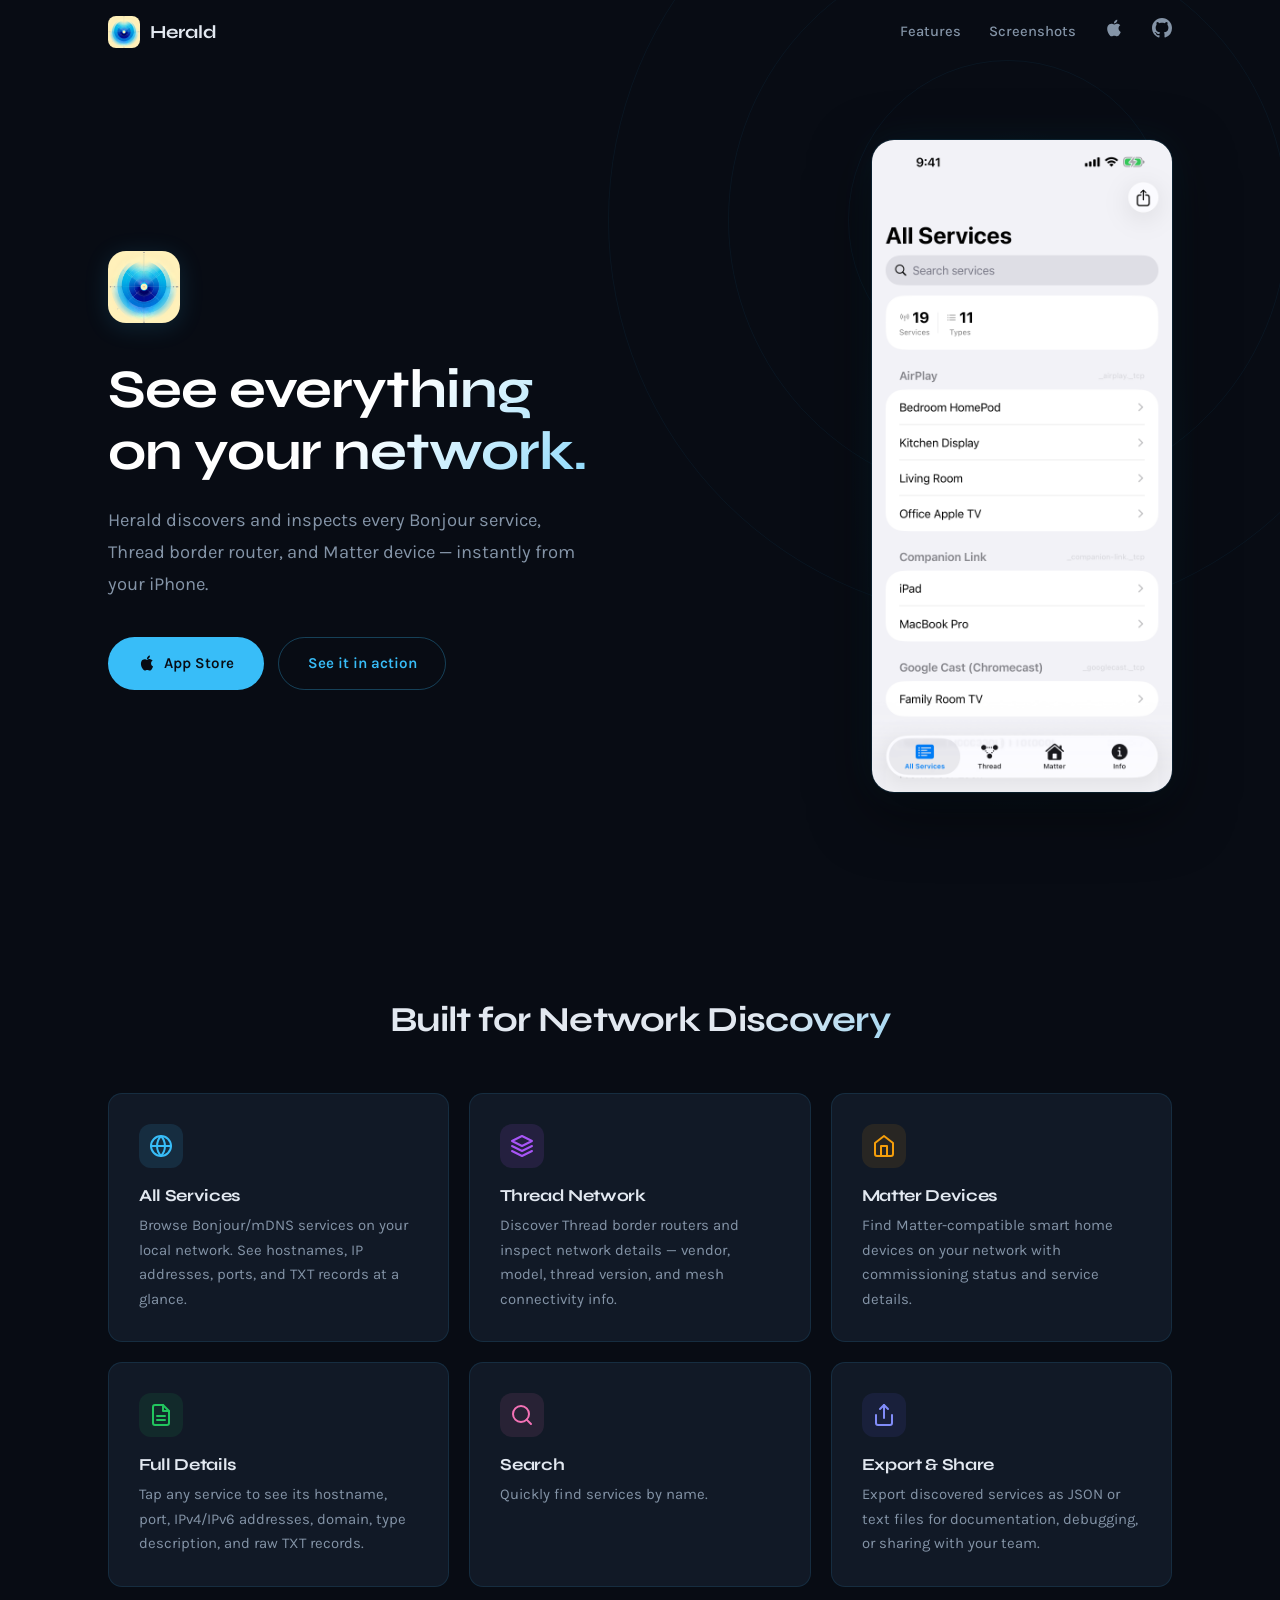
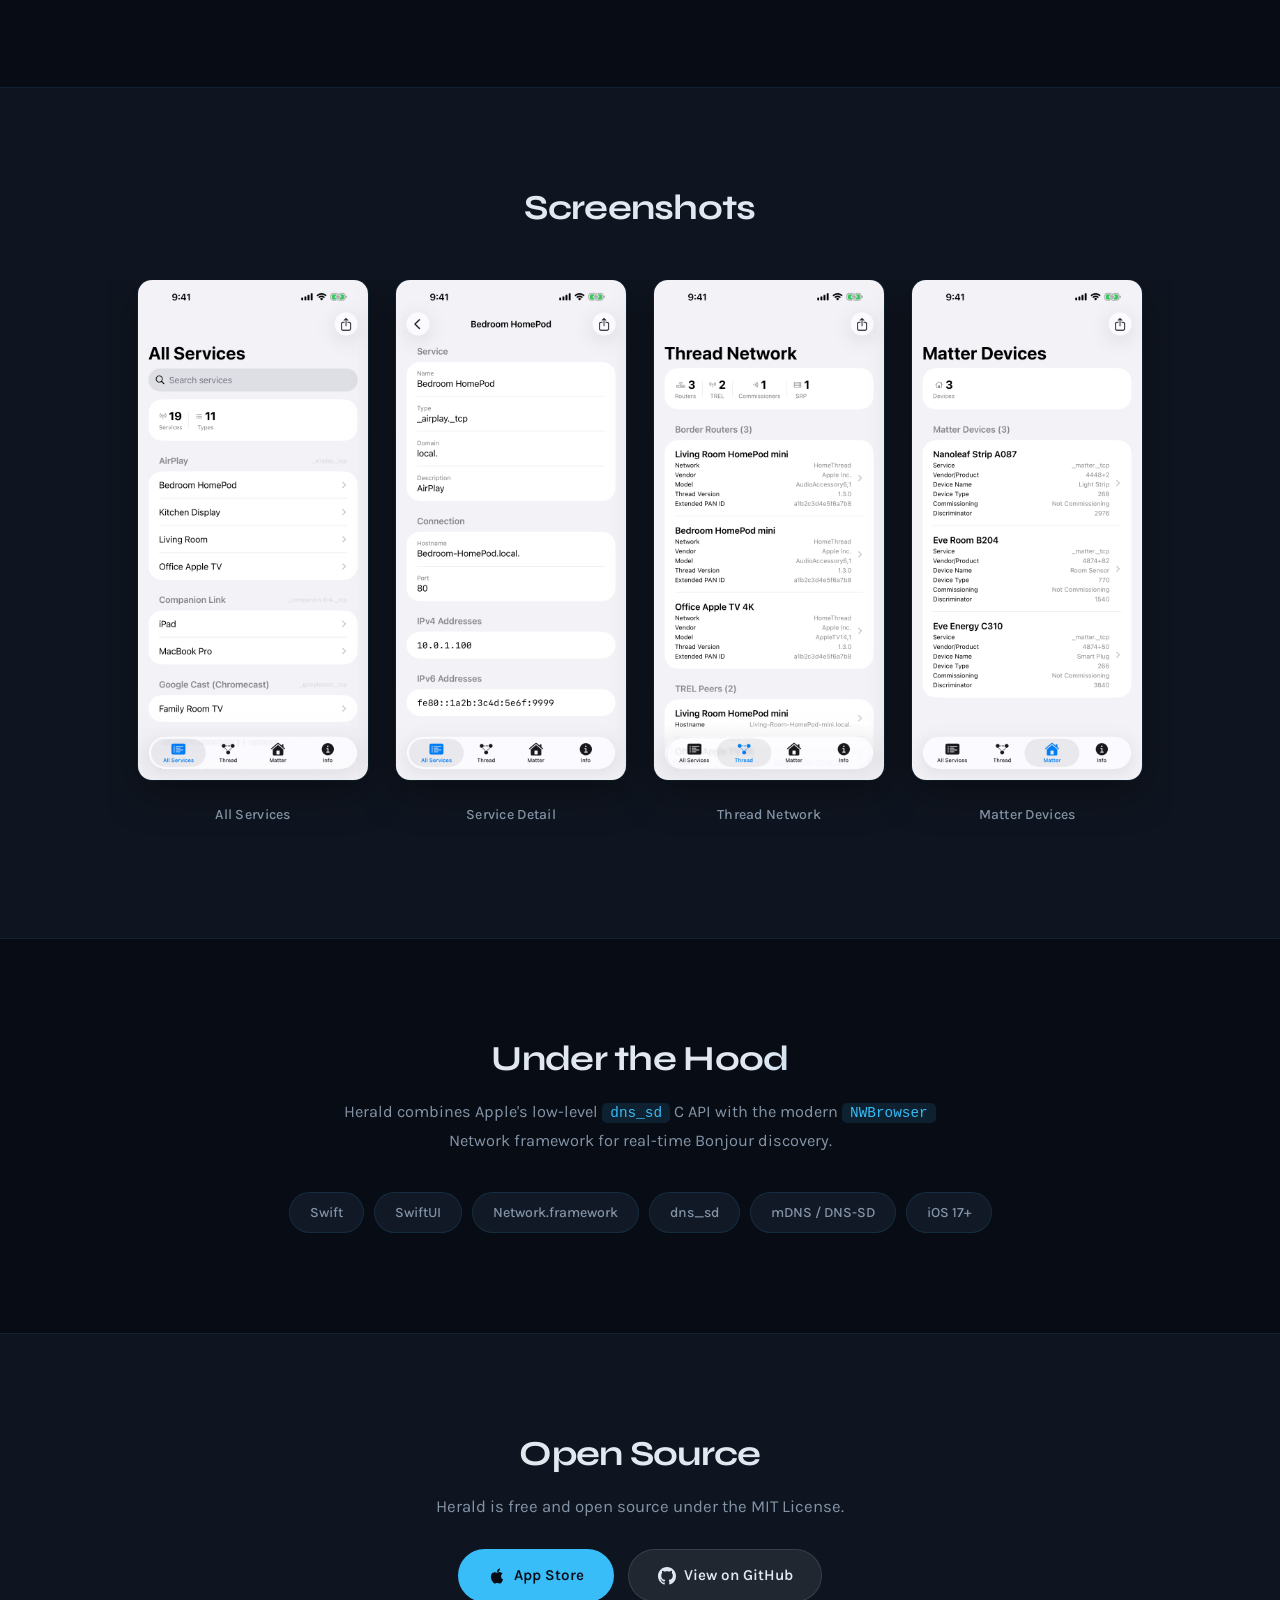
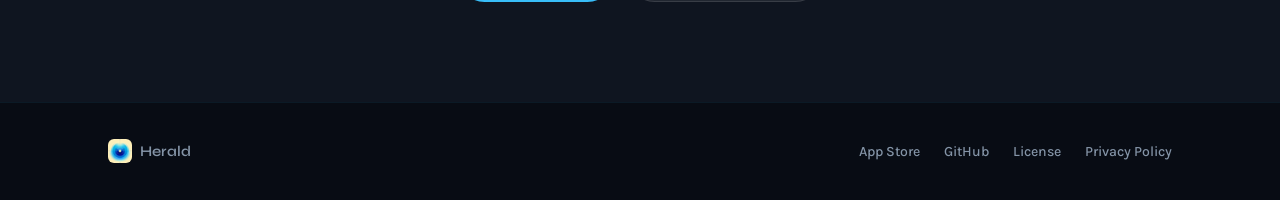
==== docs/index.html @ 53f72887 "Initial commit of heraldapp.app website content" ====
<!DOCTYPE html>
<html lang="en">
<head>
  <meta charset="UTF-8">
  <meta name="viewport" content="width=device-width, initial-scale=1.0">
  <title>Herald - Bonjour Network Browser for iOS</title>
  <meta name="description" content="Herald discovers and inspects every Bonjour service on your network. Browse mDNS services, Thread border routers, and Matter devices from your iPhone.">
  <link rel="icon" type="image/png" sizes="32x32" href="assets/icon/favicon-32.png">
  <link rel="apple-touch-icon" href="assets/icon/apple-touch-icon.png">
  <link rel="preconnect" href="https://fonts.googleapis.com">
  <link rel="preconnect" href="https://fonts.gstatic.com" crossorigin>
  <link rel="stylesheet" href="https://fonts.googleapis.com/css2?family=Syne:wght@600;700;800&family=Karla:wght@400;500;600&display=swap">
  <link rel="stylesheet" href="style.css">
</head>
<body>

  <!-- Radar decoration (background) -->
  <div class="radar-bg" aria-hidden="true">
    <div class="radar-ring radar-ring-1"></div>
    <div class="radar-ring radar-ring-2"></div>
    <div class="radar-ring radar-ring-3"></div>
    <div class="radar-pulse"></div>
  </div>

  <!-- Nav -->
  <nav class="nav">
    <div class="container nav-inner">
      <a href="/" class="nav-brand">
        <img src="assets/icon/app-icon.png" alt="" width="32" height="32" class="nav-icon">
        <span>Herald</span>
      </a>
      <div class="nav-links">
        <a href="#features">Features</a>
        <a href="#screenshots">Screenshots</a>
        <a href="https://apps.apple.com/us/app/herald-bonjour-dns-sd/id6759459419" class="nav-appstore" aria-label="App Store">
          <svg width="20" height="20" viewBox="0 0 24 24" fill="currentColor"><path d="M18.71 19.5c-.83 1.24-1.71 2.45-3.05 2.47-1.34.03-1.77-.79-3.29-.79-1.53 0-2 .77-3.27.82-1.31.05-2.3-1.32-3.14-2.53C4.25 17 2.94 12.45 4.7 9.39c.87-1.52 2.43-2.48 4.12-2.51 1.28-.02 2.5.87 3.29.87.78 0 2.26-1.07 3.8-.91.65.03 2.47.26 3.64 1.98-.09.06-2.17 1.28-2.15 3.81.03 3.02 2.65 4.03 2.68 4.04-.03.07-.42 1.44-1.38 2.83M13 3.5c.73-.83 1.94-1.46 2.94-1.5.13 1.17-.34 2.35-1.04 3.19-.69.85-1.83 1.51-2.95 1.42-.15-1.15.41-2.35 1.05-3.11z"/></svg>
        </a>
        <a href="https://github.com/jessedc/herald-ios-bonjour-browser" class="nav-github" aria-label="GitHub">
          <svg width="20" height="20" viewBox="0 0 24 24" fill="currentColor"><path d="M12 0C5.37 0 0 5.37 0 12c0 5.31 3.435 9.795 8.205 11.385.6.105.825-.255.825-.57 0-.285-.015-1.23-.015-2.235-3.015.555-3.795-.735-4.035-1.41-.135-.345-.72-1.41-1.23-1.695-.42-.225-1.02-.78-.015-.795.945-.015 1.62.87 1.845 1.23 1.08 1.815 2.805 1.305 3.495.99.105-.78.42-1.305.765-1.605-2.67-.3-5.46-1.335-5.46-5.925 0-1.305.465-2.385 1.23-3.225-.12-.3-.54-1.53.12-3.18 0 0 1.005-.315 3.3 1.23.96-.27 1.98-.405 3-.405s2.04.135 3 .405c2.295-1.56 3.3-1.23 3.3-1.23.66 1.65.24 2.88.12 3.18.765.84 1.23 1.905 1.23 3.225 0 4.605-2.805 5.625-5.475 5.925.435.375.81 1.095.81 2.22 0 1.605-.015 2.895-.015 3.3 0 .315.225.69.825.57A12.02 12.02 0 0 0 24 12c0-6.63-5.37-12-12-12z"/></svg>
        </a>
      </div>
    </div>
  </nav>

  <!-- Hero -->
  <section class="hero">
    <div class="container">
      <div class="hero-content">
        <div class="hero-text reveal">
          <div class="app-badge">
            <img src="assets/icon/app-icon.png" alt="Herald app icon" class="app-badge-icon" width="72" height="72">
          </div>
          <h1>See everything<br>on your network.</h1>
          <p class="tagline">Herald discovers and inspects every Bonjour service, Thread border router, and Matter device — instantly from your iPhone.</p>
          <div class="cta-row">
            <a href="https://apps.apple.com/us/app/herald-bonjour-dns-sd/id6759459419" class="btn btn-primary">
              <svg width="18" height="18" viewBox="0 0 24 24" fill="currentColor" style="margin-right:8px;vertical-align:-3px"><path d="M18.71 19.5c-.83 1.24-1.71 2.45-3.05 2.47-1.34.03-1.77-.79-3.29-.79-1.53 0-2 .77-3.27.82-1.31.05-2.3-1.32-3.14-2.53C4.25 17 2.94 12.45 4.7 9.39c.87-1.52 2.43-2.48 4.12-2.51 1.28-.02 2.5.87 3.29.87.78 0 2.26-1.07 3.8-.91.65.03 2.47.26 3.64 1.98-.09.06-2.17 1.28-2.15 3.81.03 3.02 2.65 4.03 2.68 4.04-.03.07-.42 1.44-1.38 2.83M13 3.5c.73-.83 1.94-1.46 2.94-1.5.13 1.17-.34 2.35-1.04 3.19-.69.85-1.83 1.51-2.95 1.42-.15-1.15.41-2.35 1.05-3.11z"/></svg>
              App Store
            </a>
            <a href="#screenshots" class="btn btn-ghost">See it in action</a>
          </div>
        </div>
        <div class="hero-phone reveal reveal-delay-1">
          <div class="phone-frame">
            <div class="phone-glow"></div>
            <img src="assets/screenshots/01_AllServices.png" alt="Herald All Services screen showing 65 discovered Bonjour services" class="phone-screenshot">
          </div>
        </div>
      </div>
    </div>
  </section>

  <!-- Features -->
  <section class="features" id="features">
    <div class="container">
      <h2 class="section-title reveal">Built for Network Discovery</h2>
      <div class="features-grid">
        <div class="feature-card reveal">
          <div class="feature-icon">
            <svg width="24" height="24" viewBox="0 0 24 24" fill="none" stroke="currentColor" stroke-width="2" stroke-linecap="round" stroke-linejoin="round"><circle cx="12" cy="12" r="10"/><line x1="2" y1="12" x2="22" y2="12"/><path d="M12 2a15.3 15.3 0 0 1 4 10 15.3 15.3 0 0 1-4 10 15.3 15.3 0 0 1-4-10 15.3 15.3 0 0 1 4-10z"/></svg>
          </div>
          <h3>All Services</h3>
          <p>Browse Bonjour/mDNS services on your local network. See hostnames, IP addresses, ports, and TXT records at a glance.</p>
        </div>
        <div class="feature-card reveal reveal-delay-1">
          <div class="feature-icon feature-icon--thread">
            <svg width="24" height="24" viewBox="0 0 24 24" fill="none" stroke="currentColor" stroke-width="2" stroke-linecap="round" stroke-linejoin="round"><path d="M12 2L2 7l10 5 10-5-10-5z"/><path d="M2 17l10 5 10-5"/><path d="M2 12l10 5 10-5"/></svg>
          </div>
          <h3>Thread Network</h3>
          <p>Discover Thread border routers and inspect network details — vendor, model, thread version, and mesh connectivity info.</p>
        </div>
        <div class="feature-card reveal reveal-delay-2">
          <div class="feature-icon feature-icon--matter">
            <svg width="24" height="24" viewBox="0 0 24 24" fill="none" stroke="currentColor" stroke-width="2" stroke-linecap="round" stroke-linejoin="round"><path d="M3 9l9-7 9 7v11a2 2 0 0 1-2 2H5a2 2 0 0 1-2-2z"/><polyline points="9 22 9 12 15 12 15 22"/></svg>
          </div>
          <h3>Matter Devices</h3>
          <p>Find Matter-compatible smart home devices on your network with commissioning status and service details.</p>
        </div>
        <div class="feature-card reveal">
          <div class="feature-icon feature-icon--detail">
            <svg width="24" height="24" viewBox="0 0 24 24" fill="none" stroke="currentColor" stroke-width="2" stroke-linecap="round" stroke-linejoin="round"><path d="M14 2H6a2 2 0 0 0-2 2v16a2 2 0 0 0 2 2h12a2 2 0 0 0 2-2V8z"/><polyline points="14 2 14 8 20 8"/><line x1="16" y1="13" x2="8" y2="13"/><line x1="16" y1="17" x2="8" y2="17"/></svg>
          </div>
          <h3>Full Details</h3>
          <p>Tap any service to see its hostname, port, IPv4/IPv6 addresses, domain, type description, and raw TXT records.</p>
        </div>
        <div class="feature-card reveal reveal-delay-1">
          <div class="feature-icon feature-icon--search">
            <svg width="24" height="24" viewBox="0 0 24 24" fill="none" stroke="currentColor" stroke-width="2" stroke-linecap="round" stroke-linejoin="round"><circle cx="11" cy="11" r="8"/><line x1="21" y1="21" x2="16.65" y2="16.65"/></svg>
          </div>
          <h3>Search</h3>
          <p>Quickly find services by name.</p>
        </div>
        <div class="feature-card reveal reveal-delay-2">
          <div class="feature-icon feature-icon--export">
            <svg width="24" height="24" viewBox="0 0 24 24" fill="none" stroke="currentColor" stroke-width="2" stroke-linecap="round" stroke-linejoin="round"><path d="M4 12v8a2 2 0 0 0 2 2h12a2 2 0 0 0 2-2v-8"/><polyline points="16 6 12 2 8 6"/><line x1="12" y1="2" x2="12" y2="15"/></svg>
          </div>
          <h3>Export & Share</h3>
          <p>Export discovered services as JSON or text files for documentation, debugging, or sharing with your team.</p>
        </div>
      </div>
    </div>
  </section>

  <!-- Screenshots -->
  <section class="screenshots" id="screenshots">
    <div class="container">
      <h2 class="section-title reveal">Screenshots</h2>
      <div class="screenshots-track">
        <div class="screenshot-item reveal">
          <img src="assets/screenshots/01_AllServices.png" alt="All Services - browse every Bonjour service on your network" loading="lazy">
          <span class="screenshot-label">All Services</span>
        </div>
        <div class="screenshot-item reveal reveal-delay-1">
          <img src="assets/screenshots/02_ServiceDetail.png" alt="Service Detail - hostname, IPs, port, and TXT records" loading="lazy">
          <span class="screenshot-label">Service Detail</span>
        </div>
        <div class="screenshot-item reveal reveal-delay-2">
          <img src="assets/screenshots/03_ThreadNetwork.png" alt="Thread Network - border router discovery" loading="lazy">
          <span class="screenshot-label">Thread Network</span>
        </div>
        <div class="screenshot-item reveal reveal-delay-3">
          <img src="assets/screenshots/04_MatterDevices.png" alt="Matter Devices - smart home device discovery" loading="lazy">
          <span class="screenshot-label">Matter Devices</span>
        </div>
      </div>
    </div>
  </section>

  <!-- Tech -->
  <section class="tech">
    <div class="container reveal">
      <h2 class="section-title">Under the Hood</h2>
      <p class="tech-intro">Herald combines Apple's low-level <code>dns_sd</code> C API with the modern <code>NWBrowser</code> Network framework for real-time Bonjour discovery.</p>
      <div class="tech-pills">
        <span class="pill">Swift</span>
        <span class="pill">SwiftUI</span>
        <span class="pill">Network.framework</span>
        <span class="pill">dns_sd</span>
        <span class="pill">mDNS / DNS-SD</span>
        <span class="pill">iOS 17+</span>
      </div>
    </div>
  </section>

  <!-- Open Source -->
  <section class="open-source">
    <div class="container reveal">
      <h2 class="section-title">Open Source</h2>
      <p class="open-source-desc">Herald is free and open source under the MIT License.</p>
      <div class="cta-row cta-row-center">
        <a href="https://apps.apple.com/us/app/herald-bonjour-dns-sd/id6759459419" class="btn btn-primary">
          <svg width="18" height="18" viewBox="0 0 24 24" fill="currentColor" style="margin-right:8px;vertical-align:-3px"><path d="M18.71 19.5c-.83 1.24-1.71 2.45-3.05 2.47-1.34.03-1.77-.79-3.29-.79-1.53 0-2 .77-3.27.82-1.31.05-2.3-1.32-3.14-2.53C4.25 17 2.94 12.45 4.7 9.39c.87-1.52 2.43-2.48 4.12-2.51 1.28-.02 2.5.87 3.29.87.78 0 2.26-1.07 3.8-.91.65.03 2.47.26 3.64 1.98-.09.06-2.17 1.28-2.15 3.81.03 3.02 2.65 4.03 2.68 4.04-.03.07-.42 1.44-1.38 2.83M13 3.5c.73-.83 1.94-1.46 2.94-1.5.13 1.17-.34 2.35-1.04 3.19-.69.85-1.83 1.51-2.95 1.42-.15-1.15.41-2.35 1.05-3.11z"/></svg>
          App Store
        </a>
        <a href="https://github.com/jessedc/herald-ios-bonjour-browser" class="btn btn-secondary">
          <svg width="18" height="18" viewBox="0 0 24 24" fill="currentColor" style="margin-right:8px;vertical-align:-3px"><path d="M12 0C5.37 0 0 5.37 0 12c0 5.31 3.435 9.795 8.205 11.385.6.105.825-.255.825-.57 0-.285-.015-1.23-.015-2.235-3.015.555-3.795-.735-4.035-1.41-.135-.345-.72-1.41-1.23-1.695-.42-.225-1.02-.78-.015-.795.945-.015 1.62.87 1.845 1.23 1.08 1.815 2.805 1.305 3.495.99.105-.78.42-1.305.765-1.605-2.67-.3-5.46-1.335-5.46-5.925 0-1.305.465-2.385 1.23-3.225-.12-.3-.54-1.53.12-3.18 0 0 1.005-.315 3.3 1.23.96-.27 1.98-.405 3-.405s2.04.135 3 .405c2.295-1.56 3.3-1.23 3.3-1.23.66 1.65.24 2.88.12 3.18.765.84 1.23 1.905 1.23 3.225 0 4.605-2.805 5.625-5.475 5.925.435.375.81 1.095.81 2.22 0 1.605-.015 2.895-.015 3.3 0 .315.225.69.825.57A12.02 12.02 0 0 0 24 12c0-6.63-5.37-12-12-12z"/></svg>
          View on GitHub
        </a>
      </div>
    </div>
  </section>

  <!-- Footer -->
  <footer class="footer">
    <div class="container">
      <div class="footer-content">
        <div class="footer-brand">
          <img src="assets/icon/app-icon.png" alt="" width="24" height="24" class="footer-icon">
          <span>Herald</span>
        </div>
        <div class="footer-links">
          <a href="https://apps.apple.com/us/app/herald-bonjour-dns-sd/id6759459419">App Store</a>
          <a href="https://github.com/jessedc/herald-ios-bonjour-browser">GitHub</a>
          <a href="https://github.com/jessedc/herald-ios-bonjour-browser/blob/main/LICENSE">License</a>
          <a href="privacy-policy">Privacy Policy</a>
        </div>
      </div>
    </div>
  </footer>

  <script>
    // Scroll reveal with Intersection Observer
    const reveals = document.querySelectorAll('.reveal');
    const observer = new IntersectionObserver((entries) => {
      entries.forEach(entry => {
        if (entry.isIntersecting) {
          entry.target.classList.add('revealed');
          observer.unobserve(entry.target);
        }
      });
    }, { threshold: 0.15, rootMargin: '0px 0px -40px 0px' });
    reveals.forEach(el => observer.observe(el));

    // Navbar background on scroll
    const nav = document.querySelector('.nav');
    window.addEventListener('scroll', () => {
      nav.classList.toggle('nav--scrolled', window.scrollY > 40);
    }, { passive: true });
  </script>

</body>
</html>
---- docs/style.css ----
/* ══════════════════════════════════════════════════
   Herald — Signal Intelligence
   Dark theme, radar-inspired, network discovery tool
   ══════════════════════════════════════════════════ */

/* ── Reset ──────────────────────────────────────── */
*, *::before, *::after {
  margin: 0;
  padding: 0;
  box-sizing: border-box;
}

/* ── Custom Properties ──────────────────────────── */
:root {
  --bg:          #080c14;
  --bg-surface:  #0f1520;
  --bg-card:     #111926;
  --text:        #e2e8f0;
  --text-muted:  #8494a7;
  --cyan:        #38bdf8;
  --cyan-dim:    rgba(56, 189, 248, 0.12);
  --cyan-glow:   rgba(56, 189, 248, 0.25);
  --amber:       #f59e0b;
  --amber-dim:   rgba(245, 158, 11, 0.10);
  --border:      rgba(56, 189, 248, 0.08);
  --border-card: rgba(56, 189, 248, 0.12);
  --radius:      14px;
  --radius-lg:   22px;
}

html {
  scroll-behavior: smooth;
  -webkit-text-size-adjust: 100%;
}

body {
  font-family: 'Karla', -apple-system, BlinkMacSystemFont, sans-serif;
  color: var(--text);
  background: var(--bg);
  line-height: 1.65;
  -webkit-font-smoothing: antialiased;
  overflow-x: hidden;
}

.container {
  max-width: 1120px;
  margin: 0 auto;
  padding: 0 28px;
}

/* ── Typography ─────────────────────────────────── */
h1, h2, h3 {
  font-family: 'Syne', sans-serif;
  font-weight: 700;
  letter-spacing: -0.02em;
  line-height: 1.15;
}

.section-title {
  font-size: clamp(1.6rem, 4vw, 2.2rem);
  text-align: center;
  margin-bottom: 1.2rem;
  background: linear-gradient(135deg, var(--text) 60%, var(--cyan));
  -webkit-background-clip: text;
  -webkit-text-fill-color: transparent;
  background-clip: text;
}

code {
  background: var(--cyan-dim);
  color: var(--cyan);
  padding: 2px 8px;
  border-radius: 5px;
  font-size: 0.88em;
  font-family: 'SF Mono', 'Fira Code', monospace;
}

/* ── Radar Background ───────────────────────────── */
.radar-bg {
  position: fixed;
  top: -20vh;
  right: -10vw;
  width: 70vw;
  height: 70vw;
  max-width: 800px;
  max-height: 800px;
  pointer-events: none;
  z-index: 0;
}

.radar-ring {
  position: absolute;
  border-radius: 50%;
  border: 1px solid rgba(56, 189, 248, 0.06);
  top: 50%;
  left: 50%;
  transform: translate(-50%, -50%);
}

.radar-ring-1 { width: 40%; height: 40%; }
.radar-ring-2 { width: 70%; height: 70%; }
.radar-ring-3 { width: 100%; height: 100%; }

.radar-pulse {
  position: absolute;
  top: 50%;
  left: 50%;
  width: 6px;
  height: 6px;
  background: var(--cyan);
  border-radius: 50%;
  transform: translate(-50%, -50%);
  box-shadow: 0 0 20px var(--cyan-glow), 0 0 60px var(--cyan-dim);
  animation: pulse 3s ease-in-out infinite;
}

@keyframes pulse {
  0%, 100% { opacity: 0.6; box-shadow: 0 0 20px var(--cyan-glow), 0 0 60px var(--cyan-dim); }
  50%      { opacity: 1;   box-shadow: 0 0 30px var(--cyan-glow), 0 0 100px var(--cyan-dim); }
}

/* ── Nav ────────────────────────────────────────── */
.nav {
  position: fixed;
  top: 0;
  left: 0;
  right: 0;
  z-index: 100;
  padding: 16px 0;
  transition: background 0.3s, backdrop-filter 0.3s, padding 0.3s;
}

.nav--scrolled {
  background: rgba(8, 12, 20, 0.85);
  backdrop-filter: blur(16px);
  -webkit-backdrop-filter: blur(16px);
  padding: 10px 0;
  border-bottom: 1px solid var(--border);
}

.nav-inner {
  display: flex;
  align-items: center;
  justify-content: space-between;
}

.nav-brand {
  display: flex;
  align-items: center;
  gap: 10px;
  text-decoration: none;
  color: var(--text);
  font-family: 'Syne', sans-serif;
  font-weight: 700;
  font-size: 1.15rem;
}

.nav-icon {
  border-radius: 8px;
}

.nav-links {
  display: flex;
  align-items: center;
  gap: 28px;
}

.nav-links a {
  color: var(--text-muted);
  text-decoration: none;
  font-size: 0.92rem;
  font-weight: 500;
  transition: color 0.2s;
}

.nav-links a:hover {
  color: var(--cyan);
}

.nav-appstore,
.nav-github {
  color: var(--text-muted);
  transition: color 0.2s;
}

.nav-appstore:hover,
.nav-github:hover {
  color: var(--cyan);
}

/* ── Buttons ────────────────────────────────────── */
.btn {
  display: inline-flex;
  align-items: center;
  padding: 14px 30px;
  border-radius: 100px;
  font-family: 'Karla', sans-serif;
  font-weight: 600;
  font-size: 0.95rem;
  text-decoration: none;
  transition: all 0.25s ease;
  border: none;
  cursor: pointer;
}

.btn:active {
  transform: scale(0.97);
}

.btn-primary {
  background: var(--cyan);
  color: #080c14;
}

.btn-primary:hover {
  background: #5dcbfb;
  box-shadow: 0 4px 24px var(--cyan-glow);
}

.btn-ghost {
  background: transparent;
  color: var(--cyan);
  border: 1.5px solid rgba(56, 189, 248, 0.3);
  padding: 12.5px 28.5px;
}

.btn-ghost:hover {
  border-color: var(--cyan);
  background: var(--cyan-dim);
}

.btn-secondary {
  background: rgba(255, 255, 255, 0.08);
  color: var(--text);
  border: 1.5px solid rgba(255, 255, 255, 0.1);
  padding: 12.5px 28.5px;
}

.btn-secondary:hover {
  background: rgba(255, 255, 255, 0.14);
  border-color: rgba(255, 255, 255, 0.2);
}

/* ── Hero ───────────────────────────────────────── */
.hero {
  padding: 140px 0 100px;
  position: relative;
  z-index: 1;
}

.hero-content {
  display: flex;
  align-items: center;
  gap: 80px;
}

.hero-text {
  flex: 1;
  min-width: 0;
}

.app-badge {
  margin-bottom: 28px;
}

.app-badge-icon {
  border-radius: 18px;
  box-shadow: 0 4px 24px rgba(56, 189, 248, 0.15);
}

h1 {
  font-size: clamp(2.2rem, 5.5vw, 3.4rem);
  margin-bottom: 20px;
  background: linear-gradient(135deg, #ffffff 40%, var(--cyan));
  -webkit-background-clip: text;
  -webkit-text-fill-color: transparent;
  background-clip: text;
}

.tagline {
  font-size: 1.15rem;
  color: var(--text-muted);
  line-height: 1.75;
  margin-bottom: 36px;
  max-width: 480px;
}

.cta-row {
  display: flex;
  gap: 14px;
  flex-wrap: wrap;
}

.cta-row-center {
  justify-content: center;
}

/* Phone */
.hero-phone {
  flex-shrink: 0;
  width: 300px;
  position: relative;
}

.phone-frame {
  position: relative;
}

.phone-glow {
  position: absolute;
  inset: -30px;
  background: radial-gradient(ellipse at center, var(--cyan-glow) 0%, transparent 70%);
  border-radius: 50%;
  z-index: -1;
  opacity: 0.5;
  animation: phone-glow 4s ease-in-out infinite alternate;
}

@keyframes phone-glow {
  0%   { opacity: 0.3; transform: scale(0.95); }
  100% { opacity: 0.6; transform: scale(1.05); }
}

.phone-screenshot {
  width: 100%;
  height: auto;
  border-radius: var(--radius-lg);
  box-shadow:
    0 0 0 1px rgba(56, 189, 248, 0.1),
    0 20px 60px rgba(0, 0, 0, 0.5),
    0 0 40px rgba(56, 189, 248, 0.08);
}

/* ── Features ───────────────────────────────────── */
.features {
  padding: 100px 0;
  position: relative;
  z-index: 1;
}

.features-grid {
  display: grid;
  grid-template-columns: repeat(3, 1fr);
  gap: 20px;
  margin-top: 52px;
}

.feature-card {
  background: var(--bg-card);
  border: 1px solid var(--border-card);
  border-radius: var(--radius);
  padding: 30px;
  transition: border-color 0.3s, box-shadow 0.3s, transform 0.3s;
}

.feature-card:hover {
  border-color: rgba(56, 189, 248, 0.25);
  box-shadow: 0 8px 32px rgba(56, 189, 248, 0.08);
  transform: translateY(-2px);
}

.feature-icon {
  width: 44px;
  height: 44px;
  border-radius: 12px;
  background: var(--cyan-dim);
  color: var(--cyan);
  display: flex;
  align-items: center;
  justify-content: center;
  margin-bottom: 18px;
}

.feature-icon--thread {
  background: rgba(168, 85, 247, 0.12);
  color: #a855f7;
}

.feature-icon--matter {
  background: var(--amber-dim);
  color: var(--amber);
}

.feature-icon--detail {
  background: rgba(34, 197, 94, 0.10);
  color: #22c55e;
}

.feature-icon--search {
  background: rgba(244, 114, 182, 0.10);
  color: #f472b6;
}

.feature-icon--export {
  background: rgba(99, 102, 241, 0.10);
  color: #818cf8;
}

.feature-card h3 {
  font-size: 1.05rem;
  margin-bottom: 8px;
  color: var(--text);
}

.feature-card p {
  color: var(--text-muted);
  font-size: 0.93rem;
  line-height: 1.65;
}

/* ── Screenshots ────────────────────────────────── */
.screenshots {
  padding: 100px 0;
  background: var(--bg-surface);
  border-top: 1px solid var(--border);
  border-bottom: 1px solid var(--border);
  position: relative;
  z-index: 1;
}

.screenshots-track {
  display: flex;
  gap: 28px;
  margin-top: 52px;
  justify-content: center;
  overflow-x: auto;
  scroll-snap-type: x mandatory;
  -webkit-overflow-scrolling: touch;
  padding-bottom: 12px;

  /* Hide scrollbar but keep functionality */
  scrollbar-width: none;
  -ms-overflow-style: none;
}

.screenshots-track::-webkit-scrollbar {
  display: none;
}

.screenshot-item {
  flex-shrink: 0;
  scroll-snap-align: center;
  text-align: center;
}

.screenshot-item img {
  width: 230px;
  height: auto;
  border-radius: var(--radius);
  box-shadow:
    0 0 0 1px rgba(56, 189, 248, 0.08),
    0 12px 40px rgba(0, 0, 0, 0.4);
  transition: transform 0.3s, box-shadow 0.3s;
}

.screenshot-item img:hover {
  transform: translateY(-4px) scale(1.02);
  box-shadow:
    0 0 0 1px rgba(56, 189, 248, 0.15),
    0 20px 50px rgba(0, 0, 0, 0.5),
    0 0 30px rgba(56, 189, 248, 0.06);
}

.screenshot-label {
  display: block;
  margin-top: 14px;
  font-weight: 500;
  color: var(--text-muted);
  font-size: 0.88rem;
  letter-spacing: 0.02em;
}

/* ── Tech ───────────────────────────────────────── */
.tech {
  padding: 100px 0;
  text-align: center;
  position: relative;
  z-index: 1;
}

.tech-intro {
  color: var(--text-muted);
  max-width: 620px;
  margin: 0 auto 36px;
  font-size: 1.02rem;
  line-height: 1.75;
}

.tech-pills {
  display: flex;
  flex-wrap: wrap;
  gap: 10px;
  justify-content: center;
}

.pill {
  background: var(--bg-card);
  border: 1px solid var(--border-card);
  padding: 8px 20px;
  border-radius: 100px;
  font-size: 0.88rem;
  font-weight: 500;
  color: var(--text-muted);
  transition: border-color 0.2s, color 0.2s;
}

.pill:hover {
  border-color: rgba(56, 189, 248, 0.3);
  color: var(--cyan);
}

/* ── Open Source ─────────────────────────────────── */
.open-source {
  padding: 100px 0;
  background: var(--bg-surface);
  text-align: center;
  border-top: 1px solid var(--border);
  position: relative;
  z-index: 1;
}

.open-source-desc {
  color: var(--text-muted);
  margin-bottom: 28px;
  font-size: 1.05rem;
}

/* ── Footer ─────────────────────────────────────── */
.footer {
  padding: 36px 0;
  border-top: 1px solid var(--border);
  position: relative;
  z-index: 1;
}

.footer-content {
  display: flex;
  align-items: center;
  justify-content: space-between;
}

.footer-brand {
  display: flex;
  align-items: center;
  gap: 8px;
  color: var(--text-muted);
  font-family: 'Syne', sans-serif;
  font-weight: 600;
  font-size: 0.92rem;
}

.footer-icon {
  border-radius: 6px;
}

.footer-links {
  display: flex;
  gap: 24px;
}

.footer-links a {
  color: var(--text-muted);
  text-decoration: none;
  font-size: 0.88rem;
  font-weight: 500;
  transition: color 0.2s;
}

.footer-links a:hover {
  color: var(--cyan);
}

/* ── Scroll Reveal ──────────────────────────────── */
.reveal {
  opacity: 0;
  transform: translateY(24px);
  transition: opacity 0.6s ease, transform 0.6s ease;
}

.reveal.revealed {
  opacity: 1;
  transform: translateY(0);
}

.reveal-delay-1 { transition-delay: 0.1s; }
.reveal-delay-2 { transition-delay: 0.2s; }
.reveal-delay-3 { transition-delay: 0.3s; }

/* ── Responsive ─────────────────────────────────── */
@media (max-width: 900px) {
  .features-grid {
    grid-template-columns: repeat(2, 1fr);
  }
}

@media (max-width: 768px) {
  .hero {
    padding: 120px 0 60px;
  }

  .hero-content {
    flex-direction: column;
    text-align: center;
    gap: 48px;
  }

  .app-badge {
    display: flex;
    justify-content: center;
  }

  .tagline {
    margin-left: auto;
    margin-right: auto;
  }

  .cta-row {
    justify-content: center;
  }

  .hero-phone {
    width: 250px;
  }

  .features-grid {
    grid-template-columns: 1fr;
    gap: 14px;
  }

  .screenshots-track {
    justify-content: flex-start;
    padding-left: 28px;
    padding-right: 28px;
  }

  .screenshot-item img {
    width: 190px;
  }

  .footer-content {
    flex-direction: column;
    gap: 16px;
    text-align: center;
  }

  .radar-bg {
    top: -10vh;
    right: -30vw;
    width: 100vw;
    max-width: 500px;
  }
}

@media (max-width: 480px) {
  .hero {
    padding: 110px 0 48px;
  }

  .hero-phone {
    width: 220px;
  }

  .screenshot-item img {
    width: 160px;
  }

  .tagline {
    font-size: 1.02rem;
  }

  .nav-links a:not(.nav-github) {
    display: none;
  }
}
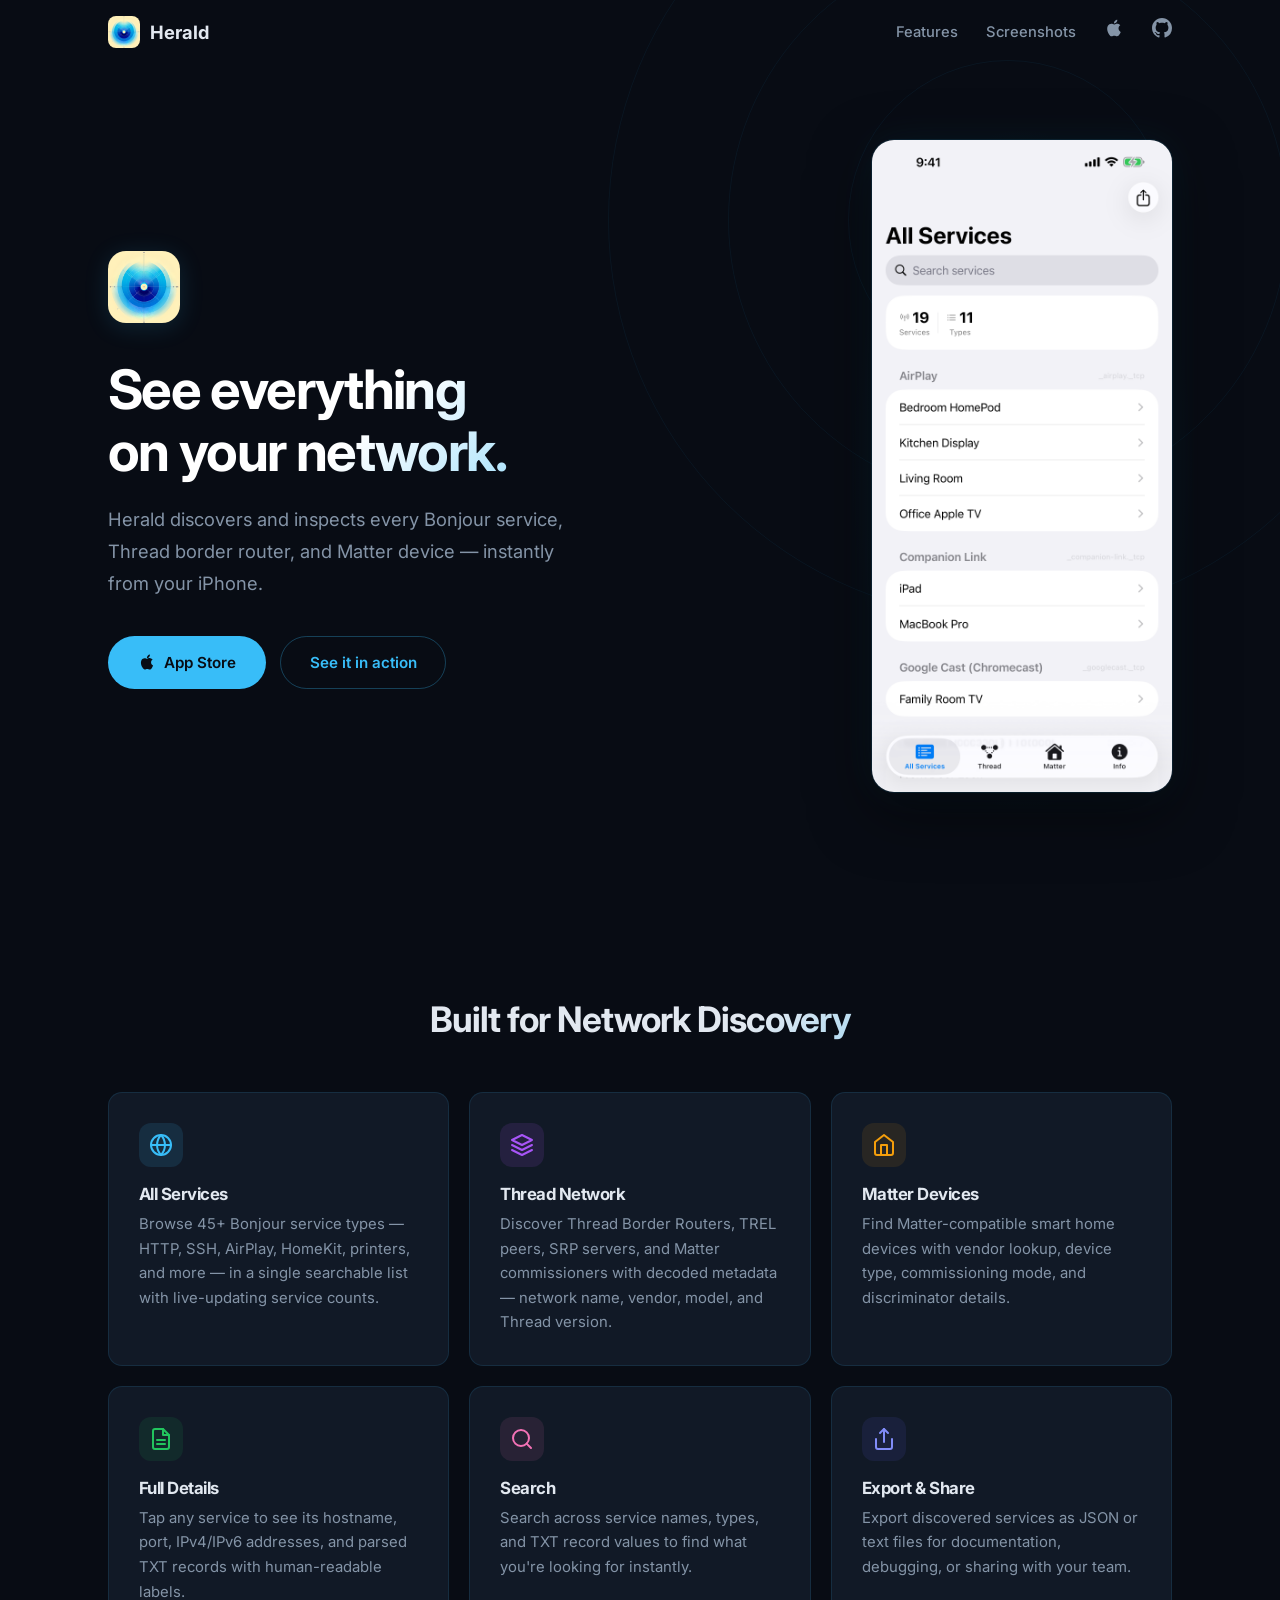
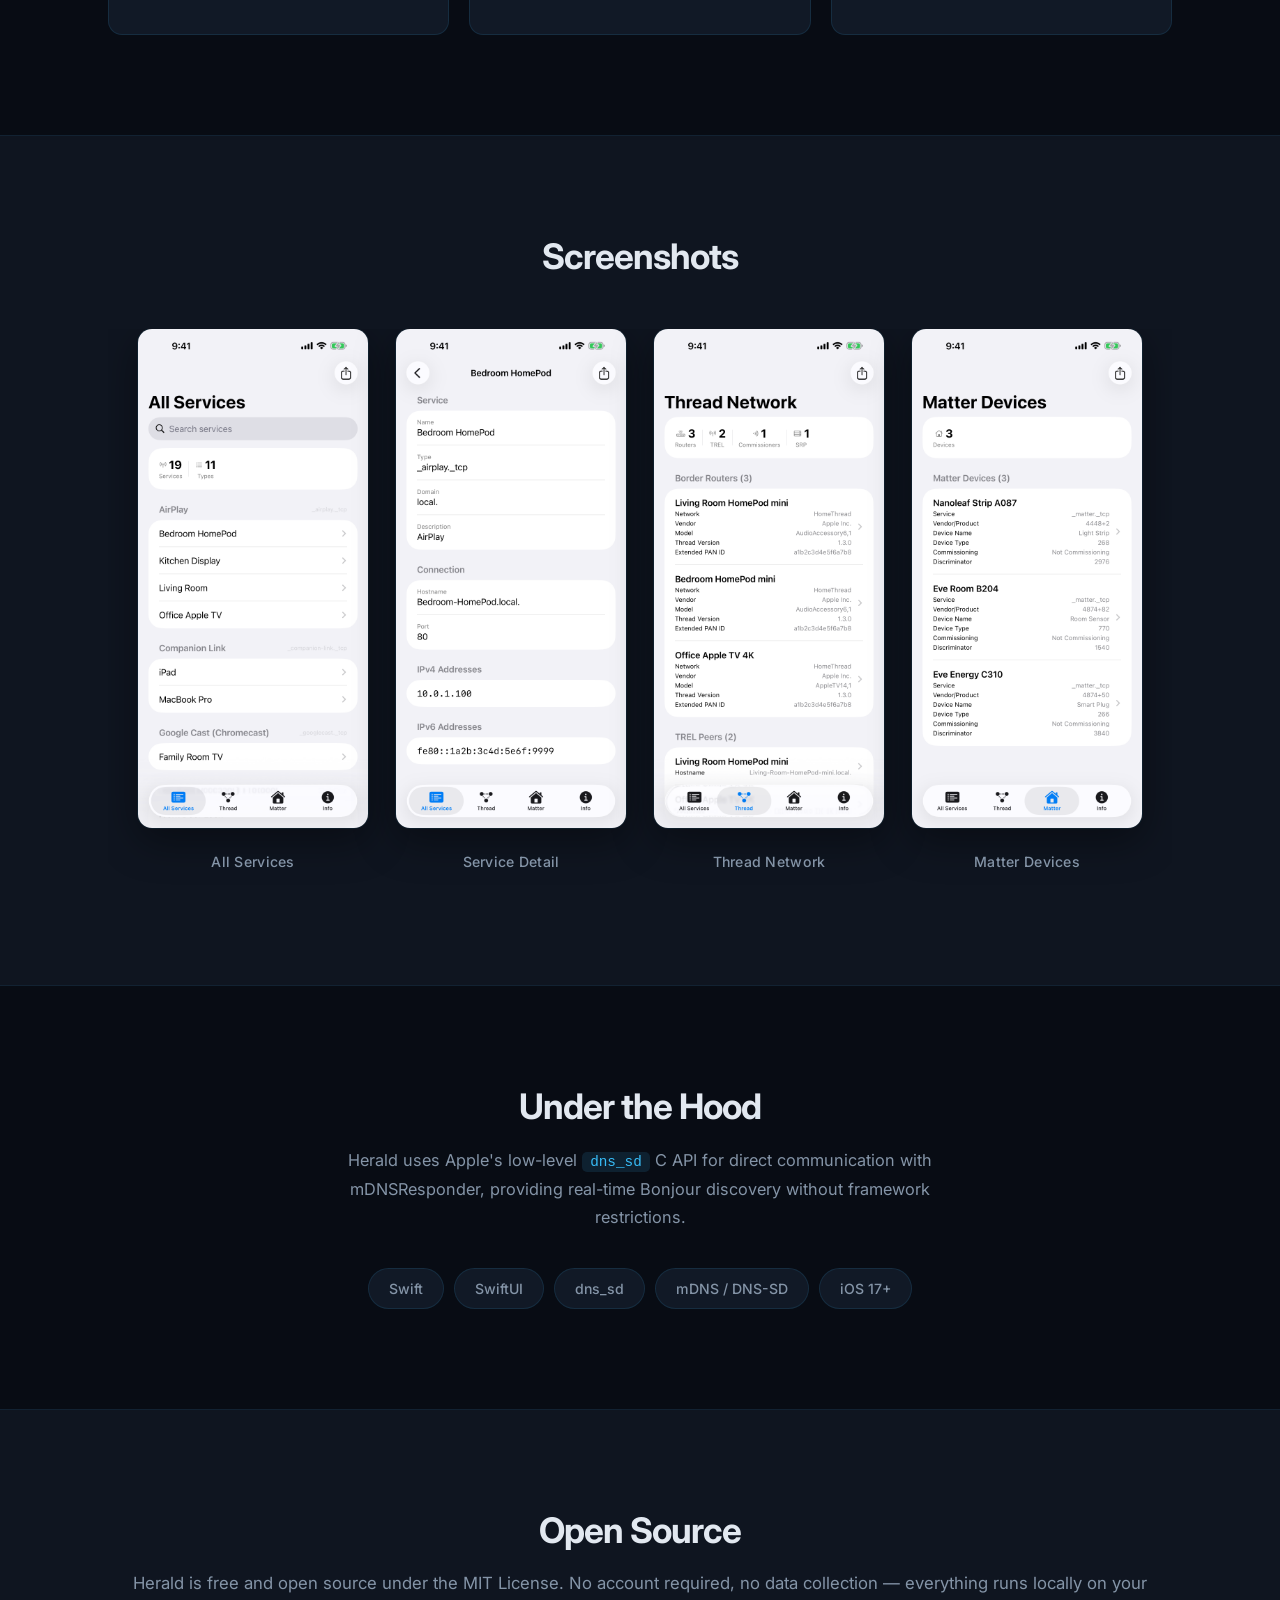
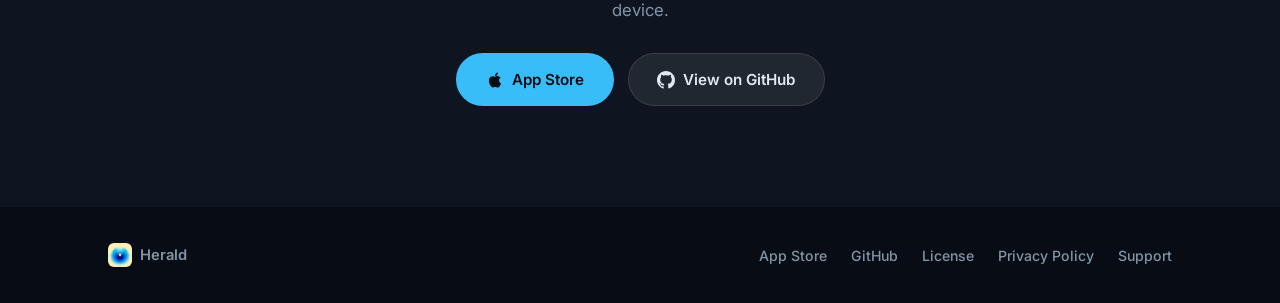
==== commit 86859d1d: "Update website copy, switch to Inter font, and add support page  - Revise feature descriptions to be" ====
--- a/docs/index.html
+++ b/docs/index.html
@@ -4,12 +4,12 @@
   <meta charset="UTF-8">
   <meta name="viewport" content="width=device-width, initial-scale=1.0">
   <title>Herald - Bonjour Network Browser for iOS</title>
-  <meta name="description" content="Herald discovers and inspects every Bonjour service on your network. Browse mDNS services, Thread border routers, and Matter devices from your iPhone.">
+  <meta name="description" content="Herald discovers and inspects Bonjour services on your local network. Browse 45+ service types, Thread border routers, and Matter devices from your iPhone.">
   <link rel="icon" type="image/png" sizes="32x32" href="assets/icon/favicon-32.png">
   <link rel="apple-touch-icon" href="assets/icon/apple-touch-icon.png">
   <link rel="preconnect" href="https://fonts.googleapis.com">
   <link rel="preconnect" href="https://fonts.gstatic.com" crossorigin>
-  <link rel="stylesheet" href="https://fonts.googleapis.com/css2?family=Syne:wght@600;700;800&family=Karla:wght@400;500;600&display=swap">
+  <link rel="stylesheet" href="https://fonts.googleapis.com/css2?family=Inter:wght@400;500;600;700&display=swap">
   <link rel="stylesheet" href="style.css">
 </head>
 <body>
@@ -80,35 +80,35 @@
             <svg width="24" height="24" viewBox="0 0 24 24" fill="none" stroke="currentColor" stroke-width="2" stroke-linecap="round" stroke-linejoin="round"><circle cx="12" cy="12" r="10"/><line x1="2" y1="12" x2="22" y2="12"/><path d="M12 2a15.3 15.3 0 0 1 4 10 15.3 15.3 0 0 1-4 10 15.3 15.3 0 0 1-4-10 15.3 15.3 0 0 1 4-10z"/></svg>
           </div>
           <h3>All Services</h3>
-          <p>Browse Bonjour/mDNS services on your local network. See hostnames, IP addresses, ports, and TXT records at a glance.</p>
+          <p>Browse 45+ Bonjour service types — HTTP, SSH, AirPlay, HomeKit, printers, and more — in a single searchable list with live-updating service counts.</p>
         </div>
         <div class="feature-card reveal reveal-delay-1">
           <div class="feature-icon feature-icon--thread">
             <svg width="24" height="24" viewBox="0 0 24 24" fill="none" stroke="currentColor" stroke-width="2" stroke-linecap="round" stroke-linejoin="round"><path d="M12 2L2 7l10 5 10-5-10-5z"/><path d="M2 17l10 5 10-5"/><path d="M2 12l10 5 10-5"/></svg>
           </div>
           <h3>Thread Network</h3>
-          <p>Discover Thread border routers and inspect network details — vendor, model, thread version, and mesh connectivity info.</p>
+          <p>Discover Thread Border Routers, TREL peers, SRP servers, and Matter commissioners with decoded metadata — network name, vendor, model, and Thread version.</p>
         </div>
         <div class="feature-card reveal reveal-delay-2">
           <div class="feature-icon feature-icon--matter">
             <svg width="24" height="24" viewBox="0 0 24 24" fill="none" stroke="currentColor" stroke-width="2" stroke-linecap="round" stroke-linejoin="round"><path d="M3 9l9-7 9 7v11a2 2 0 0 1-2 2H5a2 2 0 0 1-2-2z"/><polyline points="9 22 9 12 15 12 15 22"/></svg>
           </div>
           <h3>Matter Devices</h3>
-          <p>Find Matter-compatible smart home devices on your network with commissioning status and service details.</p>
+          <p>Find Matter-compatible smart home devices with vendor lookup, device type, commissioning mode, and discriminator details.</p>
         </div>
         <div class="feature-card reveal">
           <div class="feature-icon feature-icon--detail">
             <svg width="24" height="24" viewBox="0 0 24 24" fill="none" stroke="currentColor" stroke-width="2" stroke-linecap="round" stroke-linejoin="round"><path d="M14 2H6a2 2 0 0 0-2 2v16a2 2 0 0 0 2 2h12a2 2 0 0 0 2-2V8z"/><polyline points="14 2 14 8 20 8"/><line x1="16" y1="13" x2="8" y2="13"/><line x1="16" y1="17" x2="8" y2="17"/></svg>
           </div>
           <h3>Full Details</h3>
-          <p>Tap any service to see its hostname, port, IPv4/IPv6 addresses, domain, type description, and raw TXT records.</p>
+          <p>Tap any service to see its hostname, port, IPv4/IPv6 addresses, and parsed TXT records with human-readable labels.</p>
         </div>
         <div class="feature-card reveal reveal-delay-1">
           <div class="feature-icon feature-icon--search">
             <svg width="24" height="24" viewBox="0 0 24 24" fill="none" stroke="currentColor" stroke-width="2" stroke-linecap="round" stroke-linejoin="round"><circle cx="11" cy="11" r="8"/><line x1="21" y1="21" x2="16.65" y2="16.65"/></svg>
           </div>
           <h3>Search</h3>
-          <p>Quickly find services by name.</p>
+          <p>Search across service names, types, and TXT record values to find what you're looking for instantly.</p>
         </div>
         <div class="feature-card reveal reveal-delay-2">
           <div class="feature-icon feature-icon--export">
@@ -150,11 +150,10 @@
   <section class="tech">
     <div class="container reveal">
       <h2 class="section-title">Under the Hood</h2>
-      <p class="tech-intro">Herald combines Apple's low-level <code>dns_sd</code> C API with the modern <code>NWBrowser</code> Network framework for real-time Bonjour discovery.</p>
+      <p class="tech-intro">Herald uses Apple's low-level <code>dns_sd</code> C API for direct communication with mDNSResponder, providing real-time Bonjour discovery without framework restrictions.</p>
       <div class="tech-pills">
         <span class="pill">Swift</span>
         <span class="pill">SwiftUI</span>
-        <span class="pill">Network.framework</span>
         <span class="pill">dns_sd</span>
         <span class="pill">mDNS / DNS-SD</span>
         <span class="pill">iOS 17+</span>
@@ -166,7 +165,7 @@
   <section class="open-source">
     <div class="container reveal">
       <h2 class="section-title">Open Source</h2>
-      <p class="open-source-desc">Herald is free and open source under the MIT License.</p>
+      <p class="open-source-desc">Herald is free and open source under the MIT License. No account required, no data collection — everything runs locally on your device.</p>
       <div class="cta-row cta-row-center">
         <a href="https://apps.apple.com/us/app/herald-bonjour-dns-sd/id6759459419" class="btn btn-primary">
           <svg width="18" height="18" viewBox="0 0 24 24" fill="currentColor" style="margin-right:8px;vertical-align:-3px"><path d="M18.71 19.5c-.83 1.24-1.71 2.45-3.05 2.47-1.34.03-1.77-.79-3.29-.79-1.53 0-2 .77-3.27.82-1.31.05-2.3-1.32-3.14-2.53C4.25 17 2.94 12.45 4.7 9.39c.87-1.52 2.43-2.48 4.12-2.51 1.28-.02 2.5.87 3.29.87.78 0 2.26-1.07 3.8-.91.65.03 2.47.26 3.64 1.98-.09.06-2.17 1.28-2.15 3.81.03 3.02 2.65 4.03 2.68 4.04-.03.07-.42 1.44-1.38 2.83M13 3.5c.73-.83 1.94-1.46 2.94-1.5.13 1.17-.34 2.35-1.04 3.19-.69.85-1.83 1.51-2.95 1.42-.15-1.15.41-2.35 1.05-3.11z"/></svg>
@@ -193,6 +192,7 @@
           <a href="https://github.com/jessedc/herald-ios-bonjour-browser">GitHub</a>
           <a href="https://github.com/jessedc/herald-ios-bonjour-browser/blob/main/LICENSE">License</a>
           <a href="privacy-policy">Privacy Policy</a>
+          <a href="support">Support</a>
         </div>
       </div>
     </div>
--- a/docs/style.css
+++ b/docs/style.css
@@ -34,7 +34,7 @@
 }
 
 body {
-  font-family: 'Karla', -apple-system, BlinkMacSystemFont, sans-serif;
+  font-family: 'Inter', -apple-system, BlinkMacSystemFont, sans-serif;
   color: var(--text);
   background: var(--bg);
   line-height: 1.65;
@@ -50,9 +50,9 @@
 
 /* ── Typography ─────────────────────────────────── */
 h1, h2, h3 {
-  font-family: 'Syne', sans-serif;
+  font-family: 'Inter', sans-serif;
   font-weight: 700;
-  letter-spacing: -0.02em;
+  letter-spacing: -0.03em;
   line-height: 1.15;
 }
 
@@ -150,7 +150,7 @@
   gap: 10px;
   text-decoration: none;
   color: var(--text);
-  font-family: 'Syne', sans-serif;
+  font-family: 'Inter', sans-serif;
   font-weight: 700;
   font-size: 1.15rem;
 }
@@ -194,7 +194,7 @@
   align-items: center;
   padding: 14px 30px;
   border-radius: 100px;
-  font-family: 'Karla', sans-serif;
+  font-family: 'Inter', sans-serif;
   font-weight: 600;
   font-size: 0.95rem;
   text-decoration: none;
@@ -544,7 +544,7 @@
   align-items: center;
   gap: 8px;
   color: var(--text-muted);
-  font-family: 'Syne', sans-serif;
+  font-family: 'Inter', sans-serif;
   font-weight: 600;
   font-size: 0.92rem;
 }
@@ -568,6 +568,63 @@
 
 .footer-links a:hover {
   color: var(--cyan);
+}
+
+/* ── Content Pages (support, etc.) ──────────────── */
+.content-page {
+  padding: 120px 0 80px;
+  position: relative;
+  z-index: 1;
+}
+
+.content-container {
+  max-width: 680px;
+}
+
+.content-title {
+  font-size: clamp(1.8rem, 4vw, 2.4rem);
+  margin-bottom: 12px;
+  background: linear-gradient(135deg, #ffffff 40%, var(--cyan));
+  -webkit-background-clip: text;
+  -webkit-text-fill-color: transparent;
+  background-clip: text;
+}
+
+.content-intro {
+  font-size: 1.1rem;
+  color: var(--text-muted);
+  margin-bottom: 40px;
+}
+
+.content-page h2 {
+  font-size: 1.15rem;
+  margin-top: 36px;
+  margin-bottom: 10px;
+  color: var(--text);
+}
+
+.content-page h3 {
+  font-size: 1rem;
+  margin-top: 24px;
+  margin-bottom: 8px;
+  color: var(--text);
+}
+
+.content-page p {
+  color: var(--text-muted);
+  font-size: 0.95rem;
+  line-height: 1.75;
+  margin-bottom: 14px;
+}
+
+.content-page a {
+  color: var(--cyan);
+  text-decoration: none;
+  transition: color 0.2s;
+}
+
+.content-page a:hover {
+  color: #5dcbfb;
 }
 
 /* ── Scroll Reveal ──────────────────────────────── */
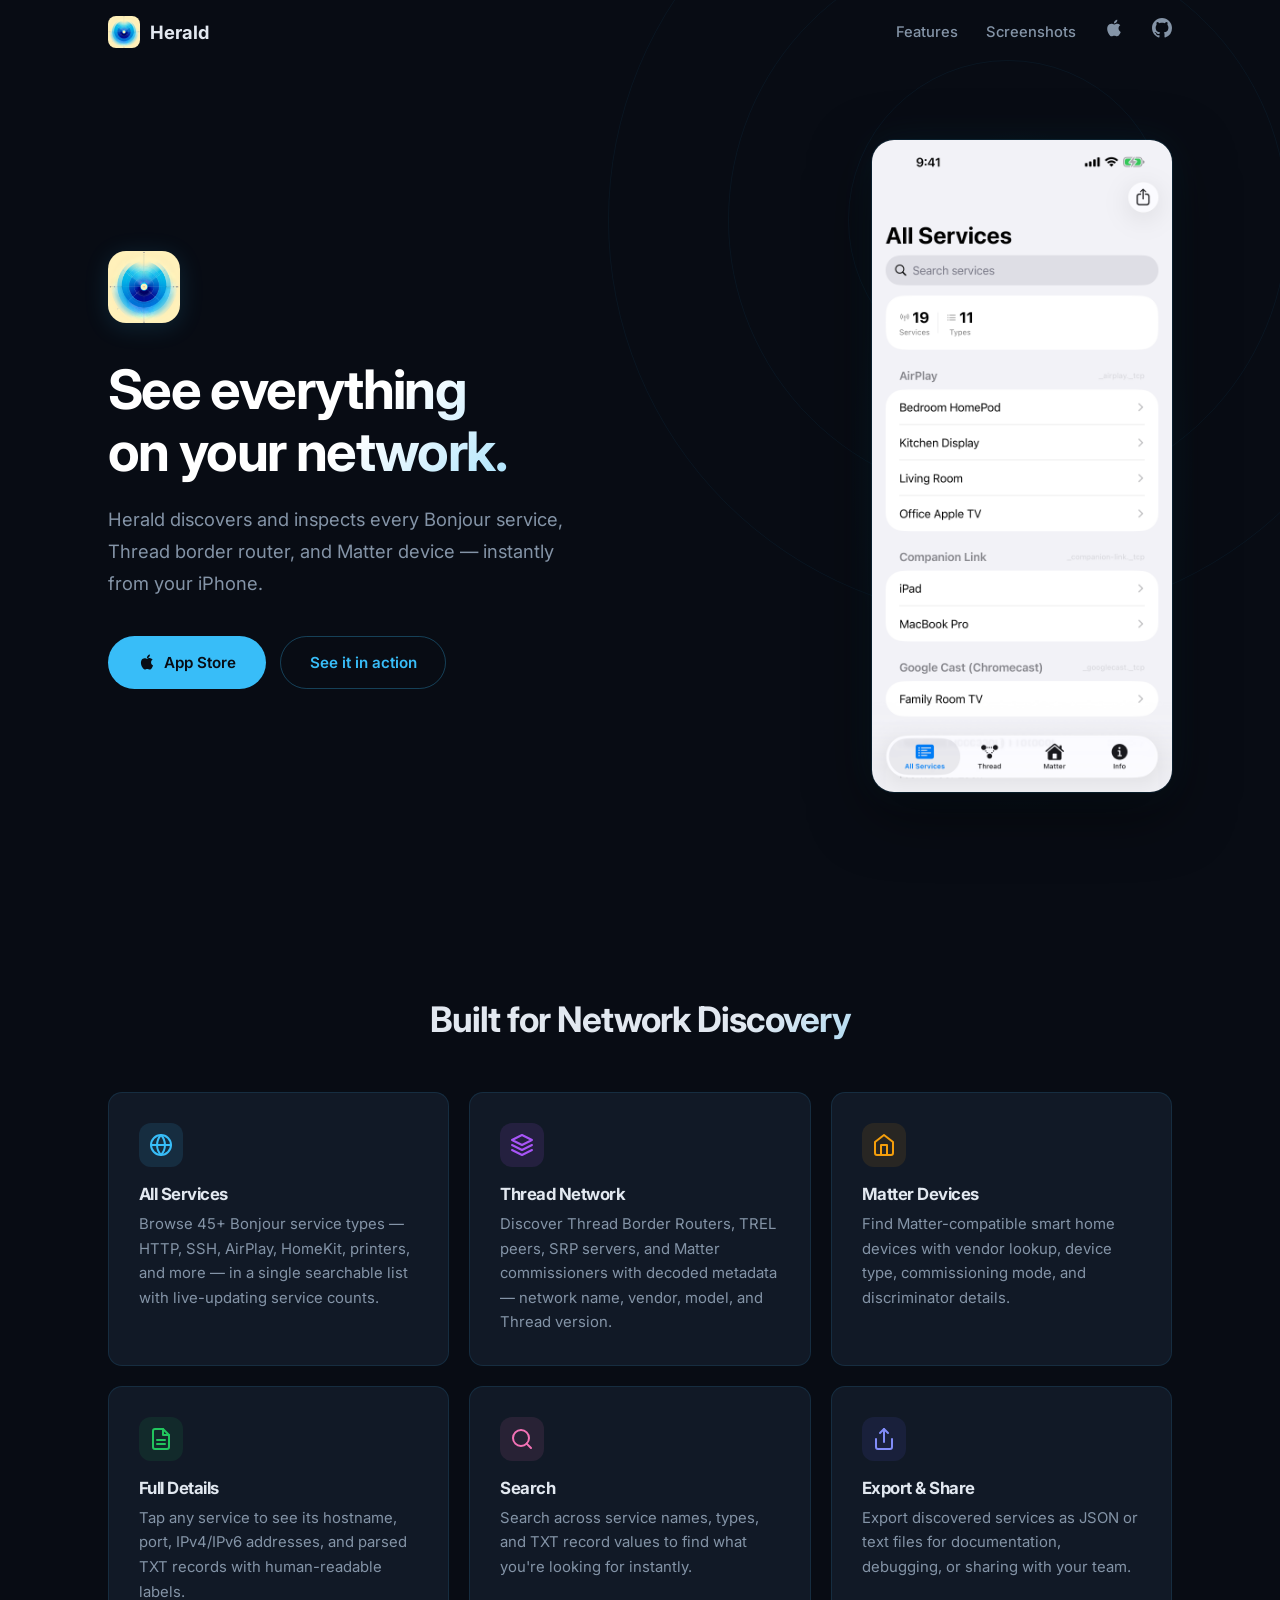
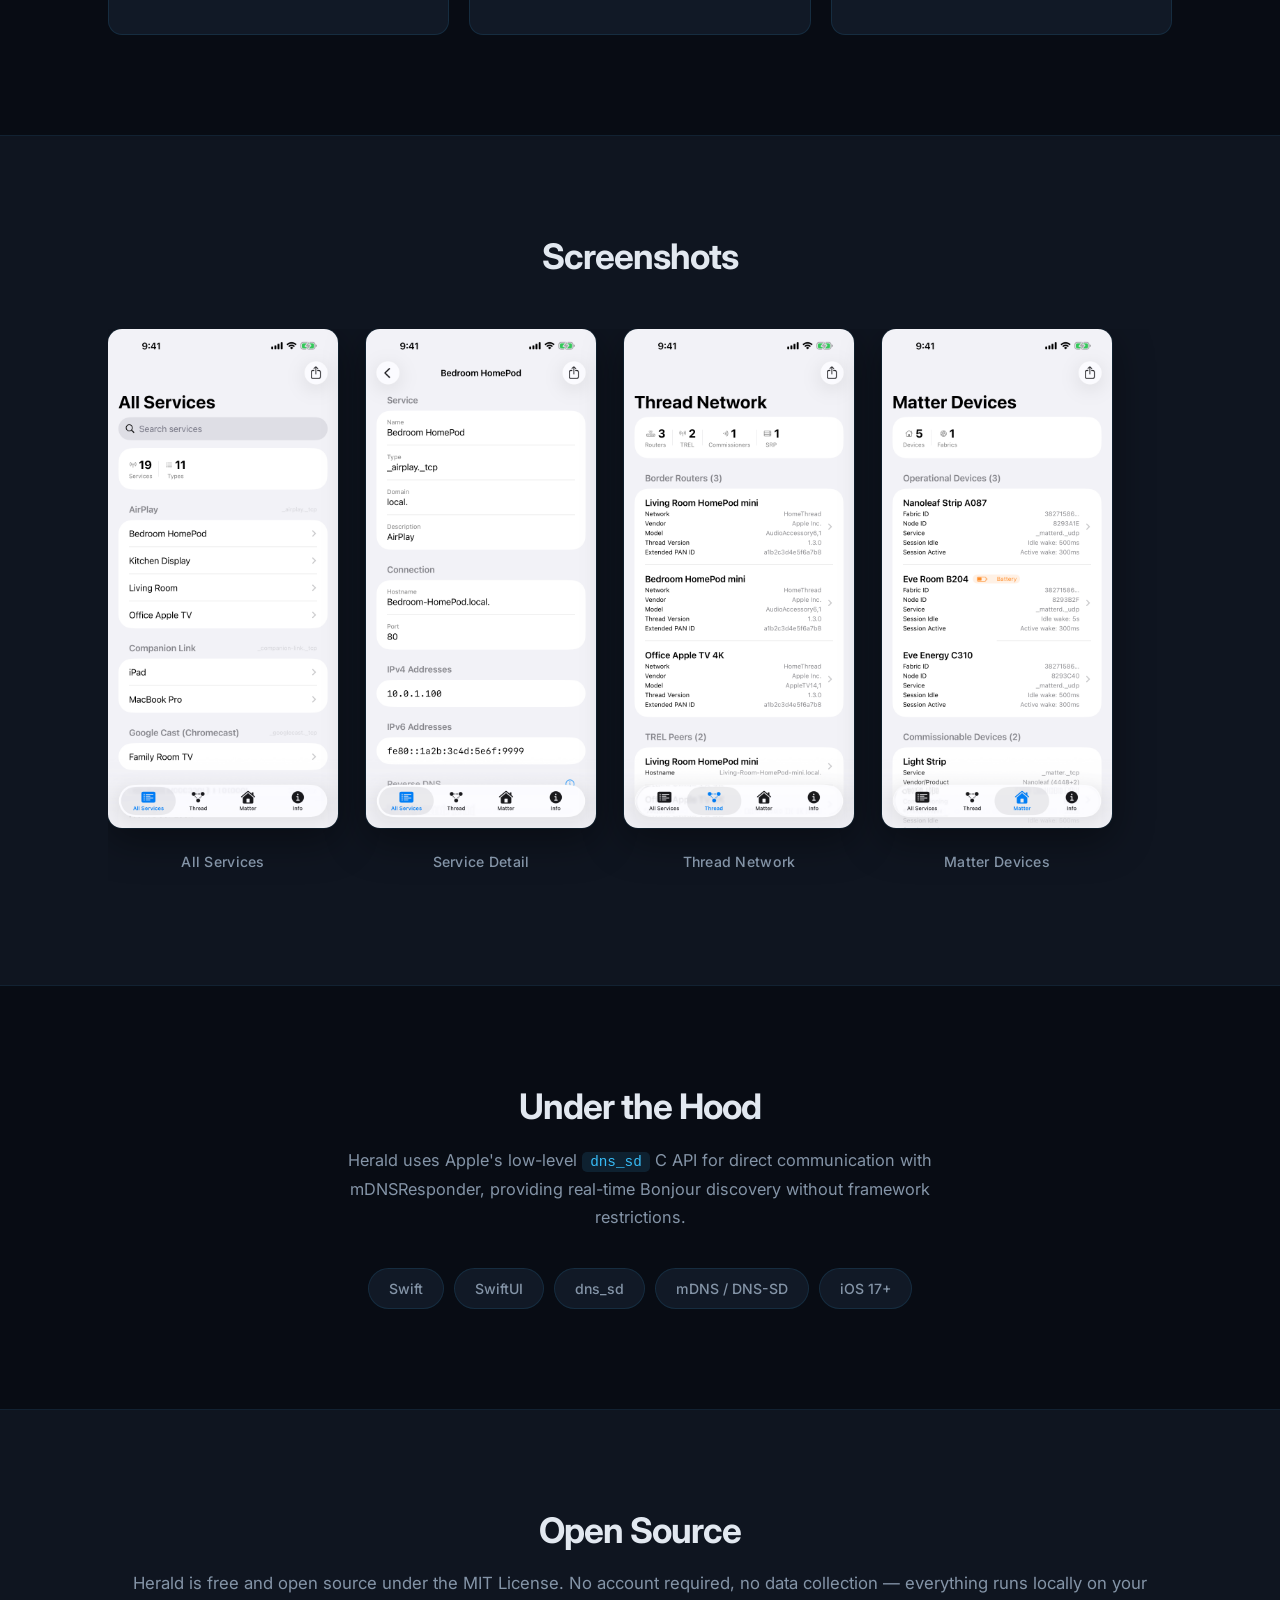
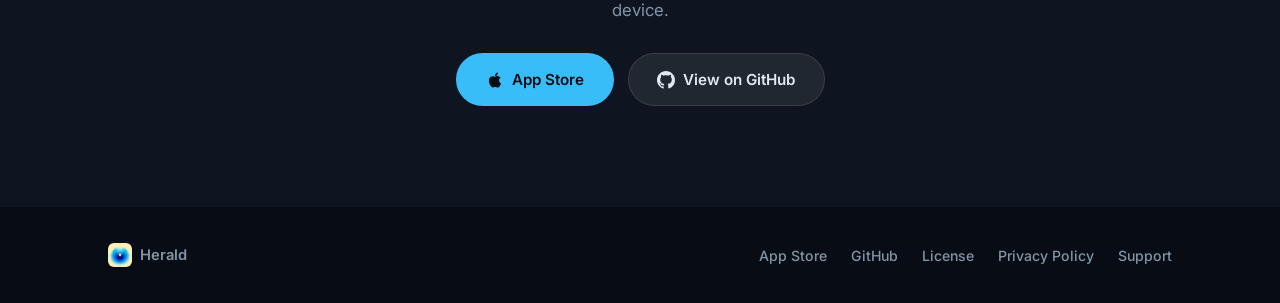
==== commit ca2a6ba4: "Update to Herald v1.1 iOS application and website. See CHANGELOG.md for user facing features." ====
--- a/docs/index.html
+++ b/docs/index.html
@@ -142,6 +142,10 @@
           <img src="assets/screenshots/04_MatterDevices.png" alt="Matter Devices - smart home device discovery" loading="lazy">
           <span class="screenshot-label">Matter Devices</span>
         </div>
+        <div class="screenshot-item reveal reveal-delay-4">
+          <img src="assets/screenshots/05_TextExport.png" alt="Text Export - export service details as plain text or JSON" loading="lazy">
+          <span class="screenshot-label">Text Export</span>
+        </div>
       </div>
     </div>
   </section>
--- a/docs/style.css
+++ b/docs/style.css
@@ -422,7 +422,7 @@
   display: flex;
   gap: 28px;
   margin-top: 52px;
-  justify-content: center;
+  justify-content: flex-start;
   overflow-x: auto;
   scroll-snap-type: x mandatory;
   -webkit-overflow-scrolling: touch;
@@ -439,7 +439,7 @@
 
 .screenshot-item {
   flex-shrink: 0;
-  scroll-snap-align: center;
+  scroll-snap-align: start;
   text-align: center;
 }
 
@@ -450,15 +450,6 @@
   box-shadow:
     0 0 0 1px rgba(56, 189, 248, 0.08),
     0 12px 40px rgba(0, 0, 0, 0.4);
-  transition: transform 0.3s, box-shadow 0.3s;
-}
-
-.screenshot-item img:hover {
-  transform: translateY(-4px) scale(1.02);
-  box-shadow:
-    0 0 0 1px rgba(56, 189, 248, 0.15),
-    0 20px 50px rgba(0, 0, 0, 0.5),
-    0 0 30px rgba(56, 189, 248, 0.06);
 }
 
 .screenshot-label {
@@ -642,6 +633,7 @@
 .reveal-delay-1 { transition-delay: 0.1s; }
 .reveal-delay-2 { transition-delay: 0.2s; }
 .reveal-delay-3 { transition-delay: 0.3s; }
+.reveal-delay-4 { transition-delay: 0.4s; }
 
 /* ── Responsive ─────────────────────────────────── */
 @media (max-width: 900px) {
@@ -675,6 +667,11 @@
     justify-content: center;
   }
 
+  .screenshots-track {
+    padding-left: 28px;
+    padding-right: 28px;
+  }
+
   .hero-phone {
     width: 250px;
   }
@@ -684,11 +681,6 @@
     gap: 14px;
   }
 
-  .screenshots-track {
-    justify-content: flex-start;
-    padding-left: 28px;
-    padding-right: 28px;
-  }
 
   .screenshot-item img {
     width: 190px;
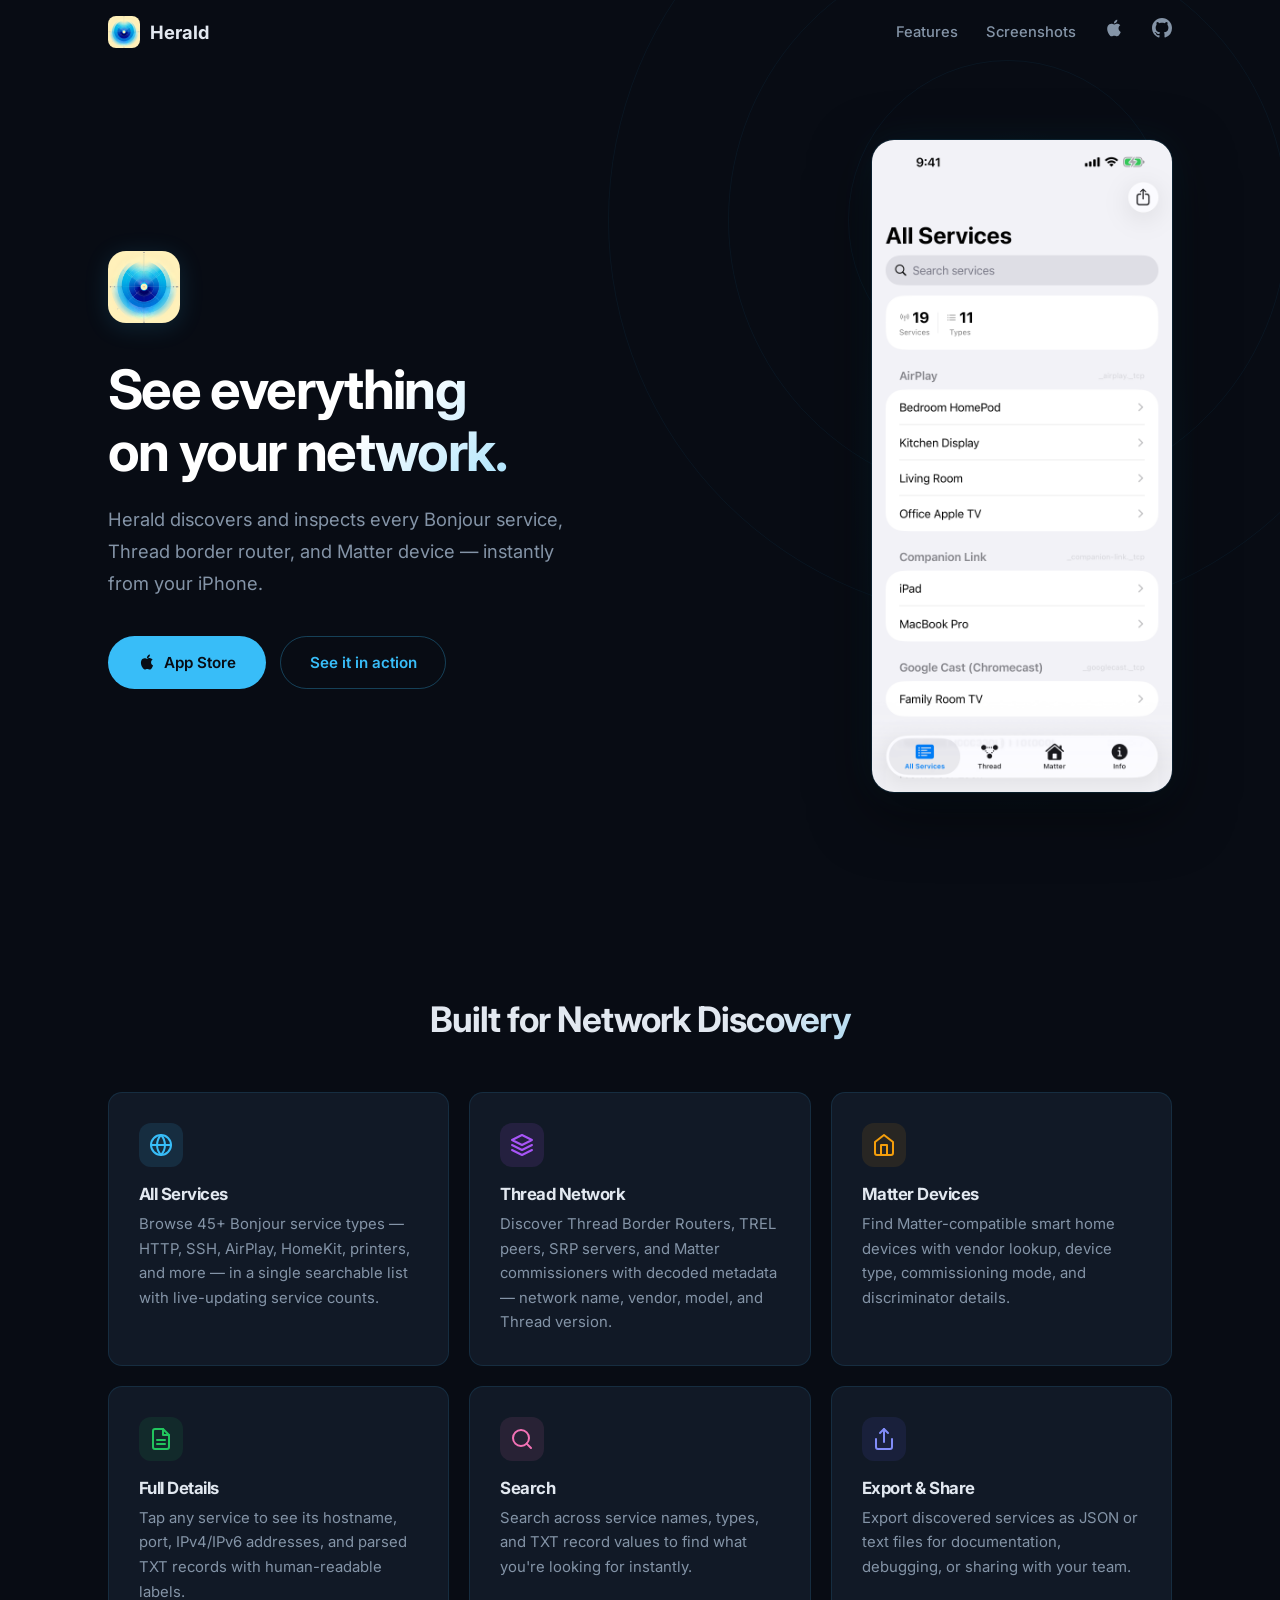
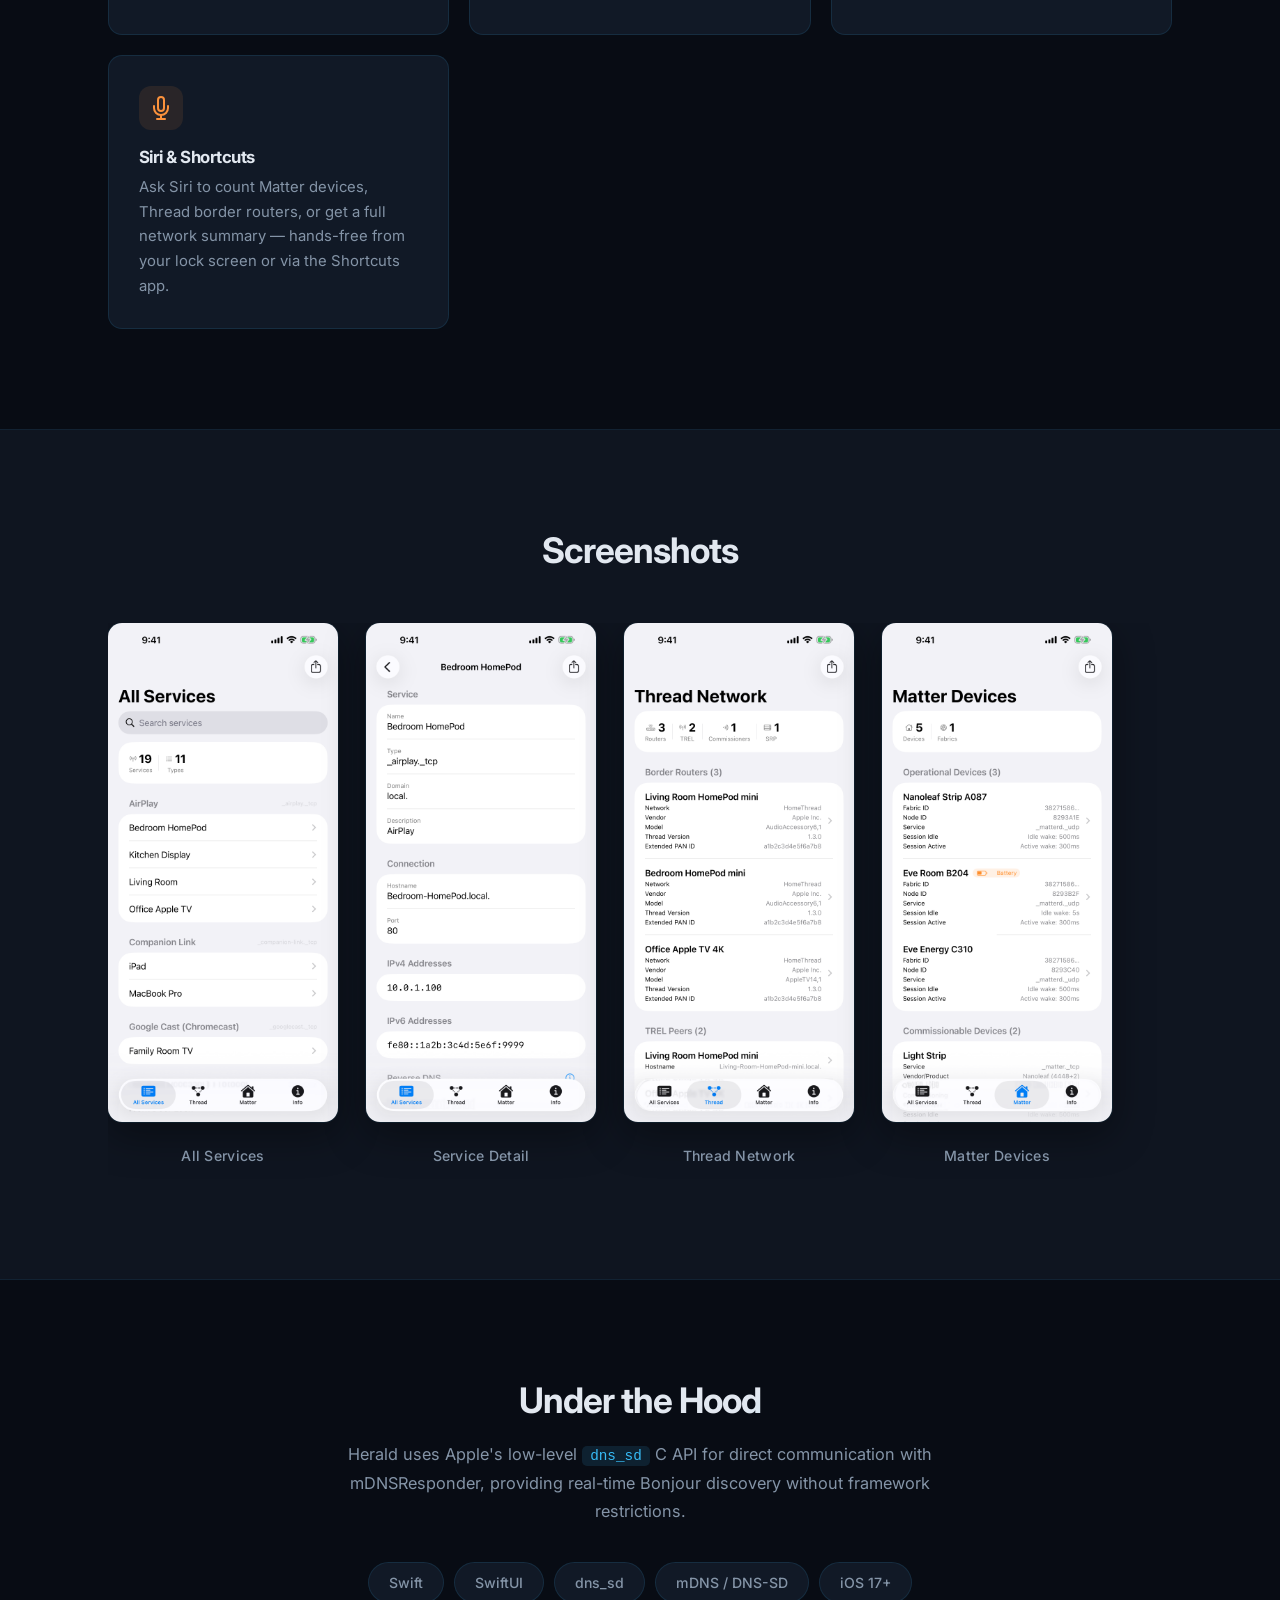
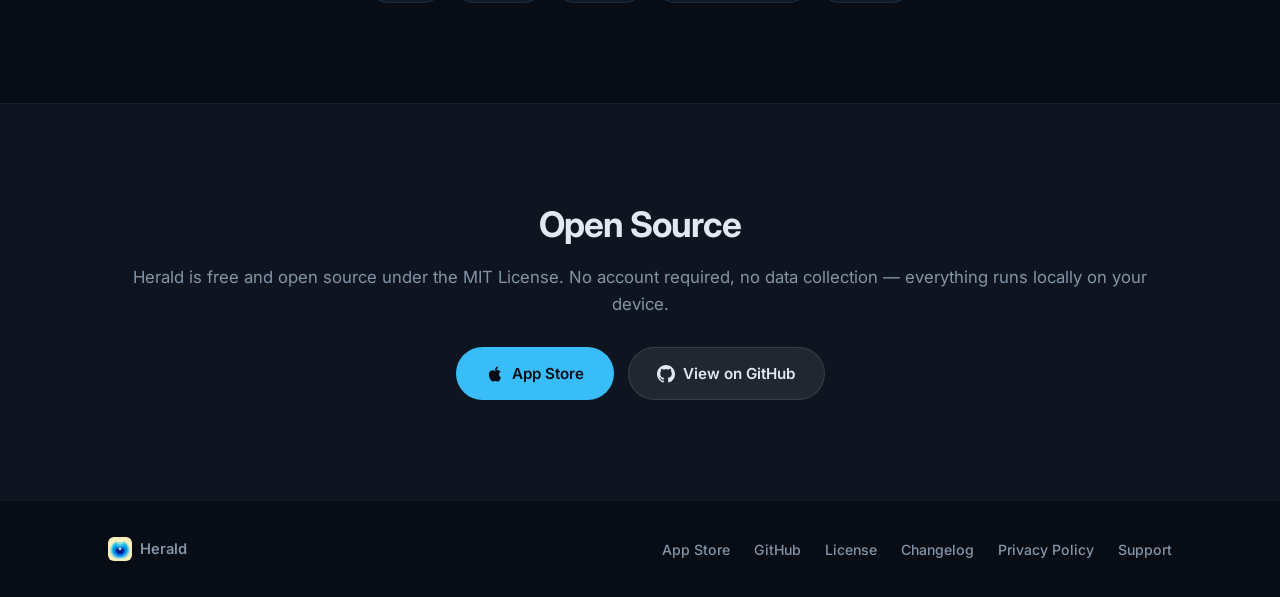
==== commit 723fea3d: "Update to Herald v1.2 iOS application. See CHANGELOG for new user facing features. See also scripts/" ====
--- a/docs/index.html
+++ b/docs/index.html
@@ -117,6 +117,13 @@
           <h3>Export & Share</h3>
           <p>Export discovered services as JSON or text files for documentation, debugging, or sharing with your team.</p>
         </div>
+        <div class="feature-card reveal">
+          <div class="feature-icon feature-icon--siri">
+            <svg width="24" height="24" viewBox="0 0 24 24" fill="none" stroke="currentColor" stroke-width="2" stroke-linecap="round" stroke-linejoin="round"><path d="M12 1a3 3 0 0 0-3 3v8a3 3 0 0 0 6 0V4a3 3 0 0 0-3-3z"/><path d="M19 10v2a7 7 0 0 1-14 0v-2"/><line x1="12" y1="19" x2="12" y2="23"/><line x1="8" y1="23" x2="16" y2="23"/></svg>
+          </div>
+          <h3>Siri & Shortcuts</h3>
+          <p>Ask Siri to count Matter devices, Thread border routers, or get a full network summary — hands-free from your lock screen or via the Shortcuts app.</p>
+        </div>
       </div>
     </div>
   </section>
@@ -195,6 +202,7 @@
           <a href="https://apps.apple.com/us/app/herald-bonjour-dns-sd/id6759459419">App Store</a>
           <a href="https://github.com/jessedc/herald-ios-bonjour-browser">GitHub</a>
           <a href="https://github.com/jessedc/herald-ios-bonjour-browser/blob/main/LICENSE">License</a>
+          <a href="https://github.com/jessedc/herald-ios-bonjour-browser/blob/main/CHANGELOG.md">Changelog</a>
           <a href="privacy-policy">Privacy Policy</a>
           <a href="support">Support</a>
         </div>
--- a/docs/style.css
+++ b/docs/style.css
@@ -396,6 +396,11 @@
   color: #818cf8;
 }
 
+.feature-icon--siri {
+  background: rgba(251, 146, 60, 0.10);
+  color: #fb923c;
+}
+
 .feature-card h3 {
   font-size: 1.05rem;
   margin-bottom: 8px;
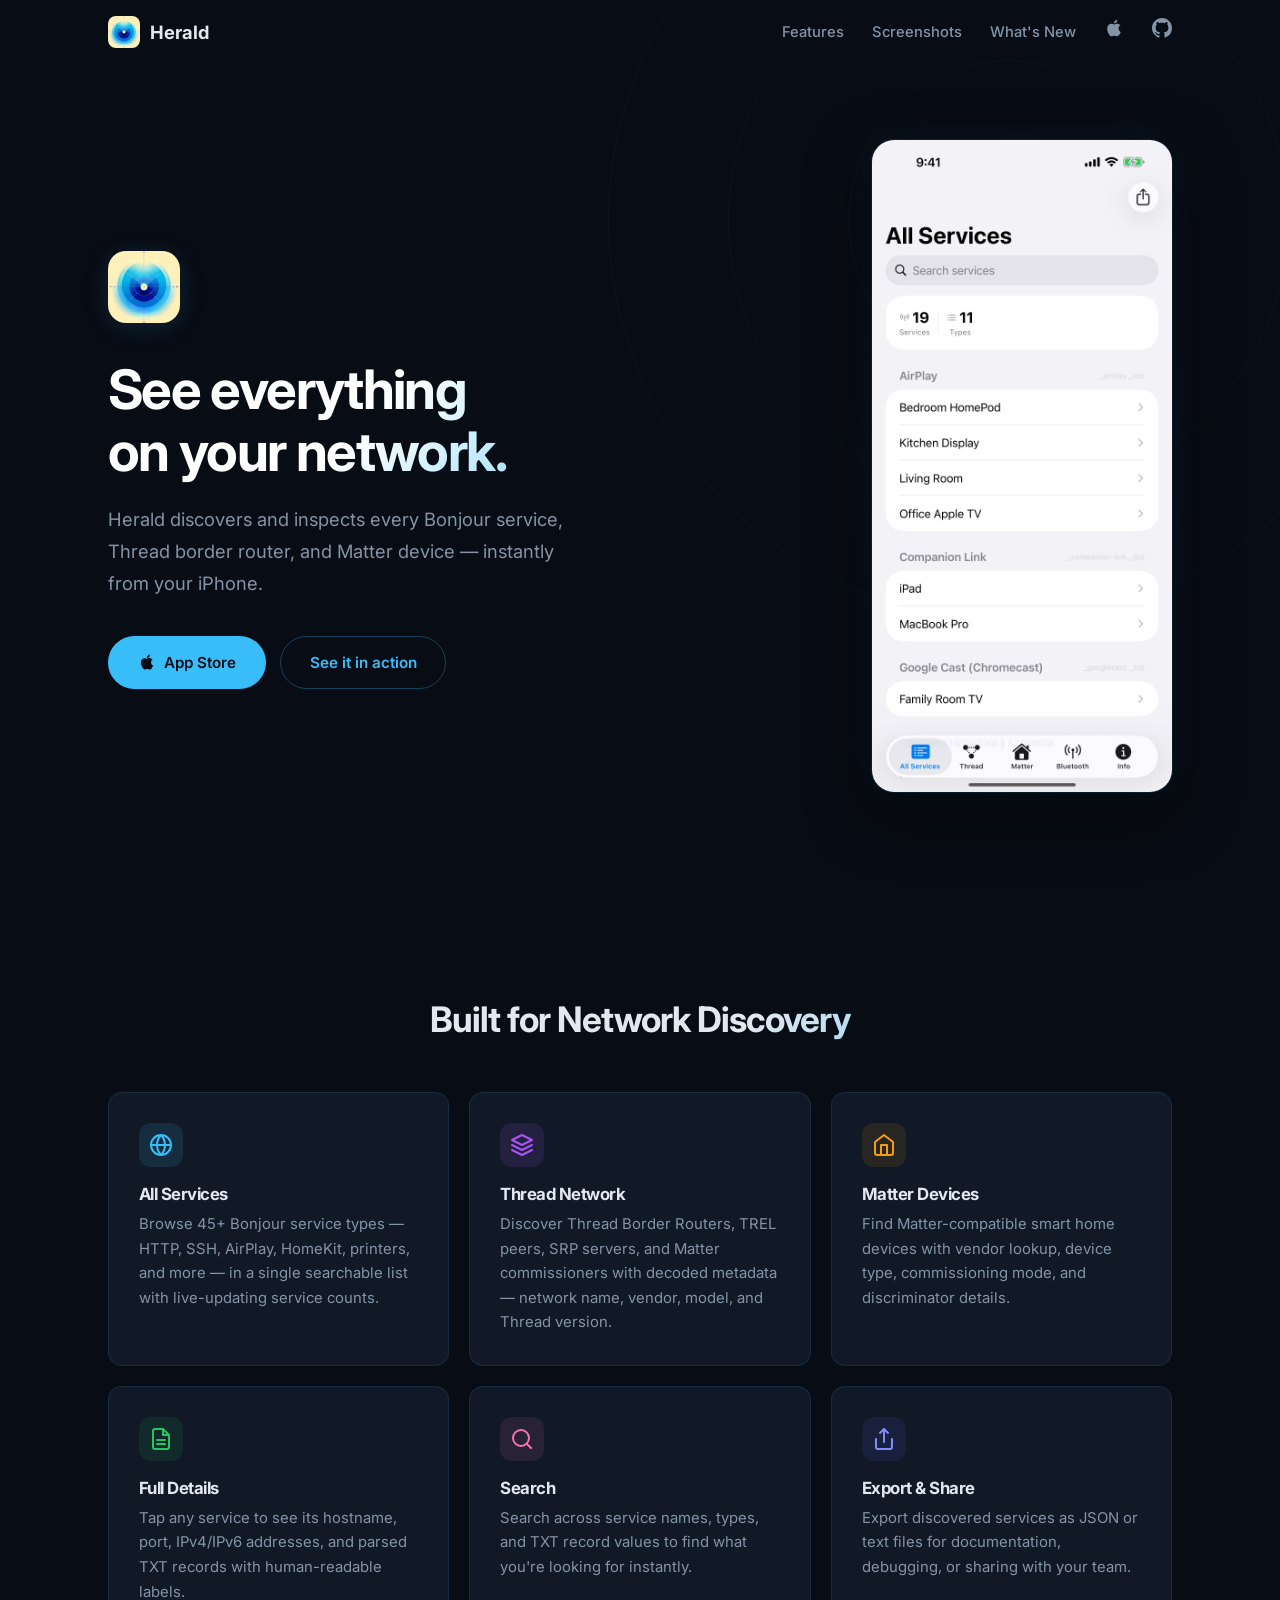
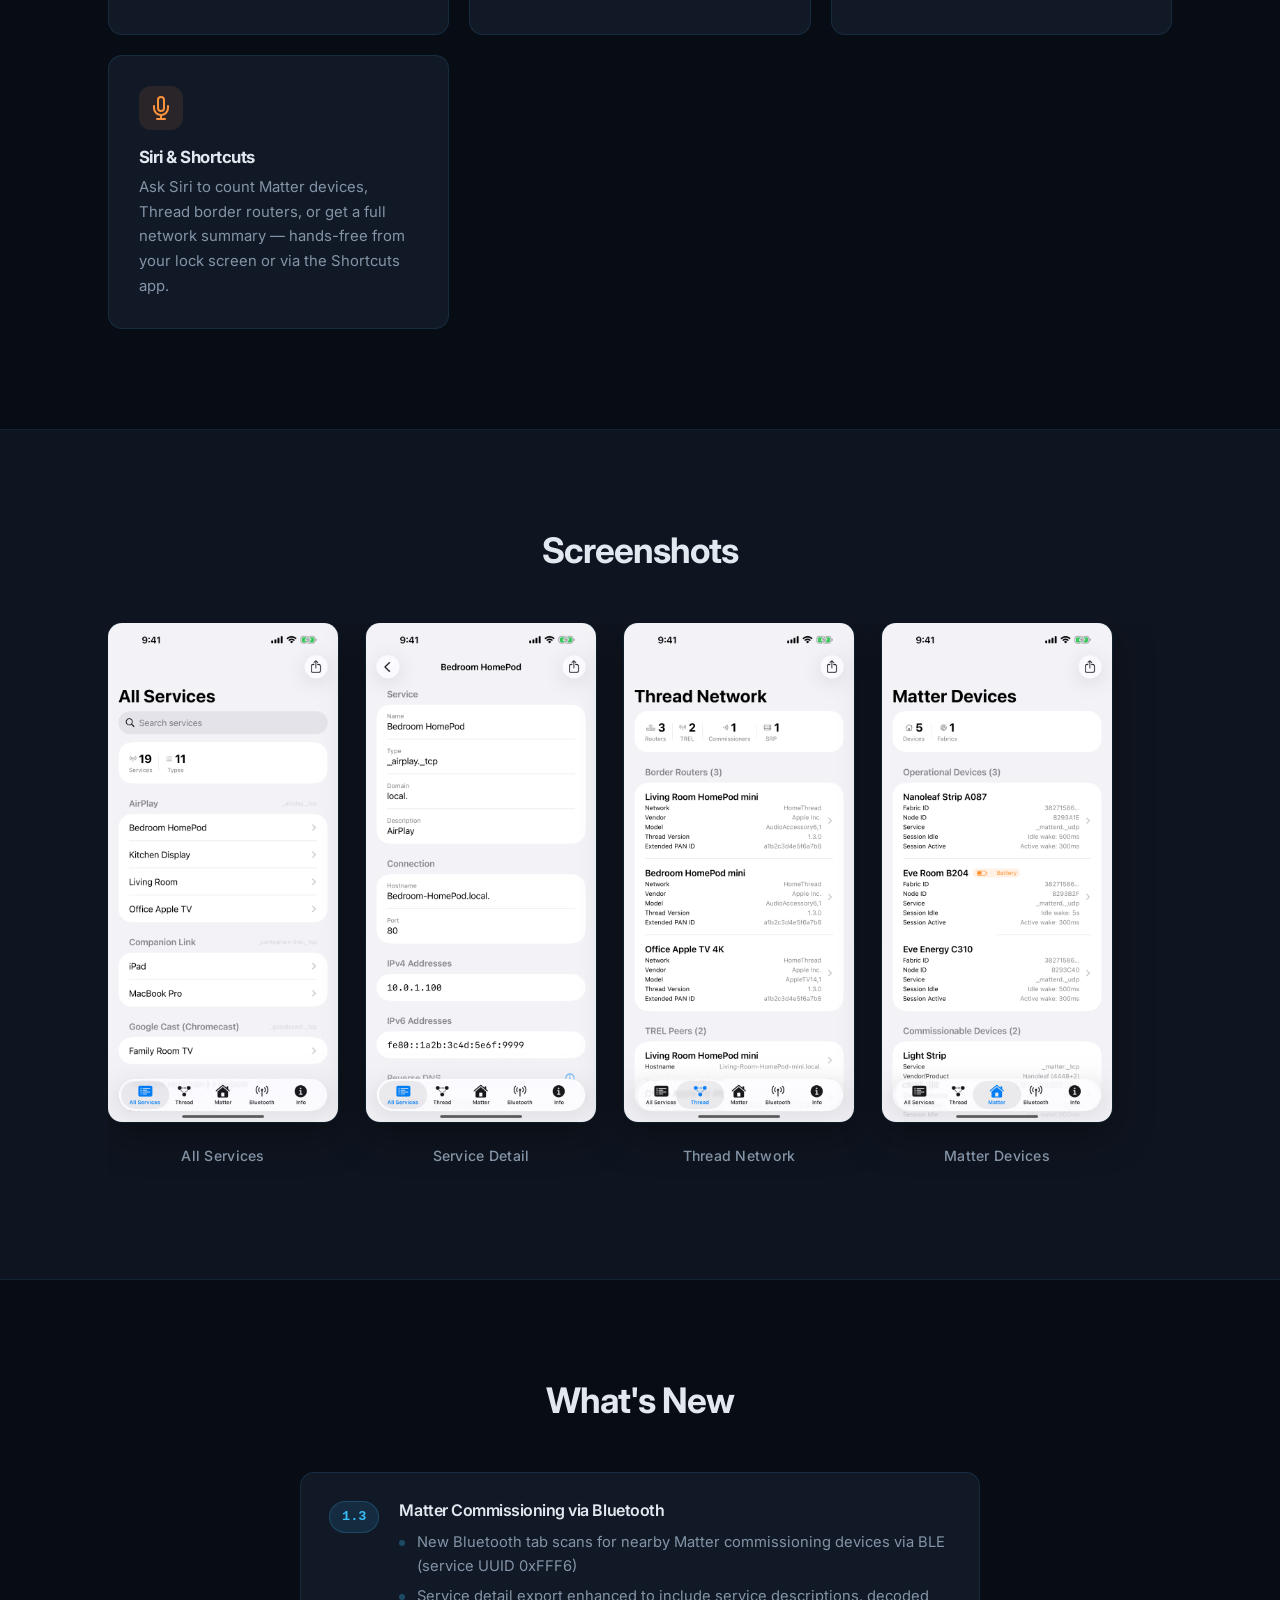
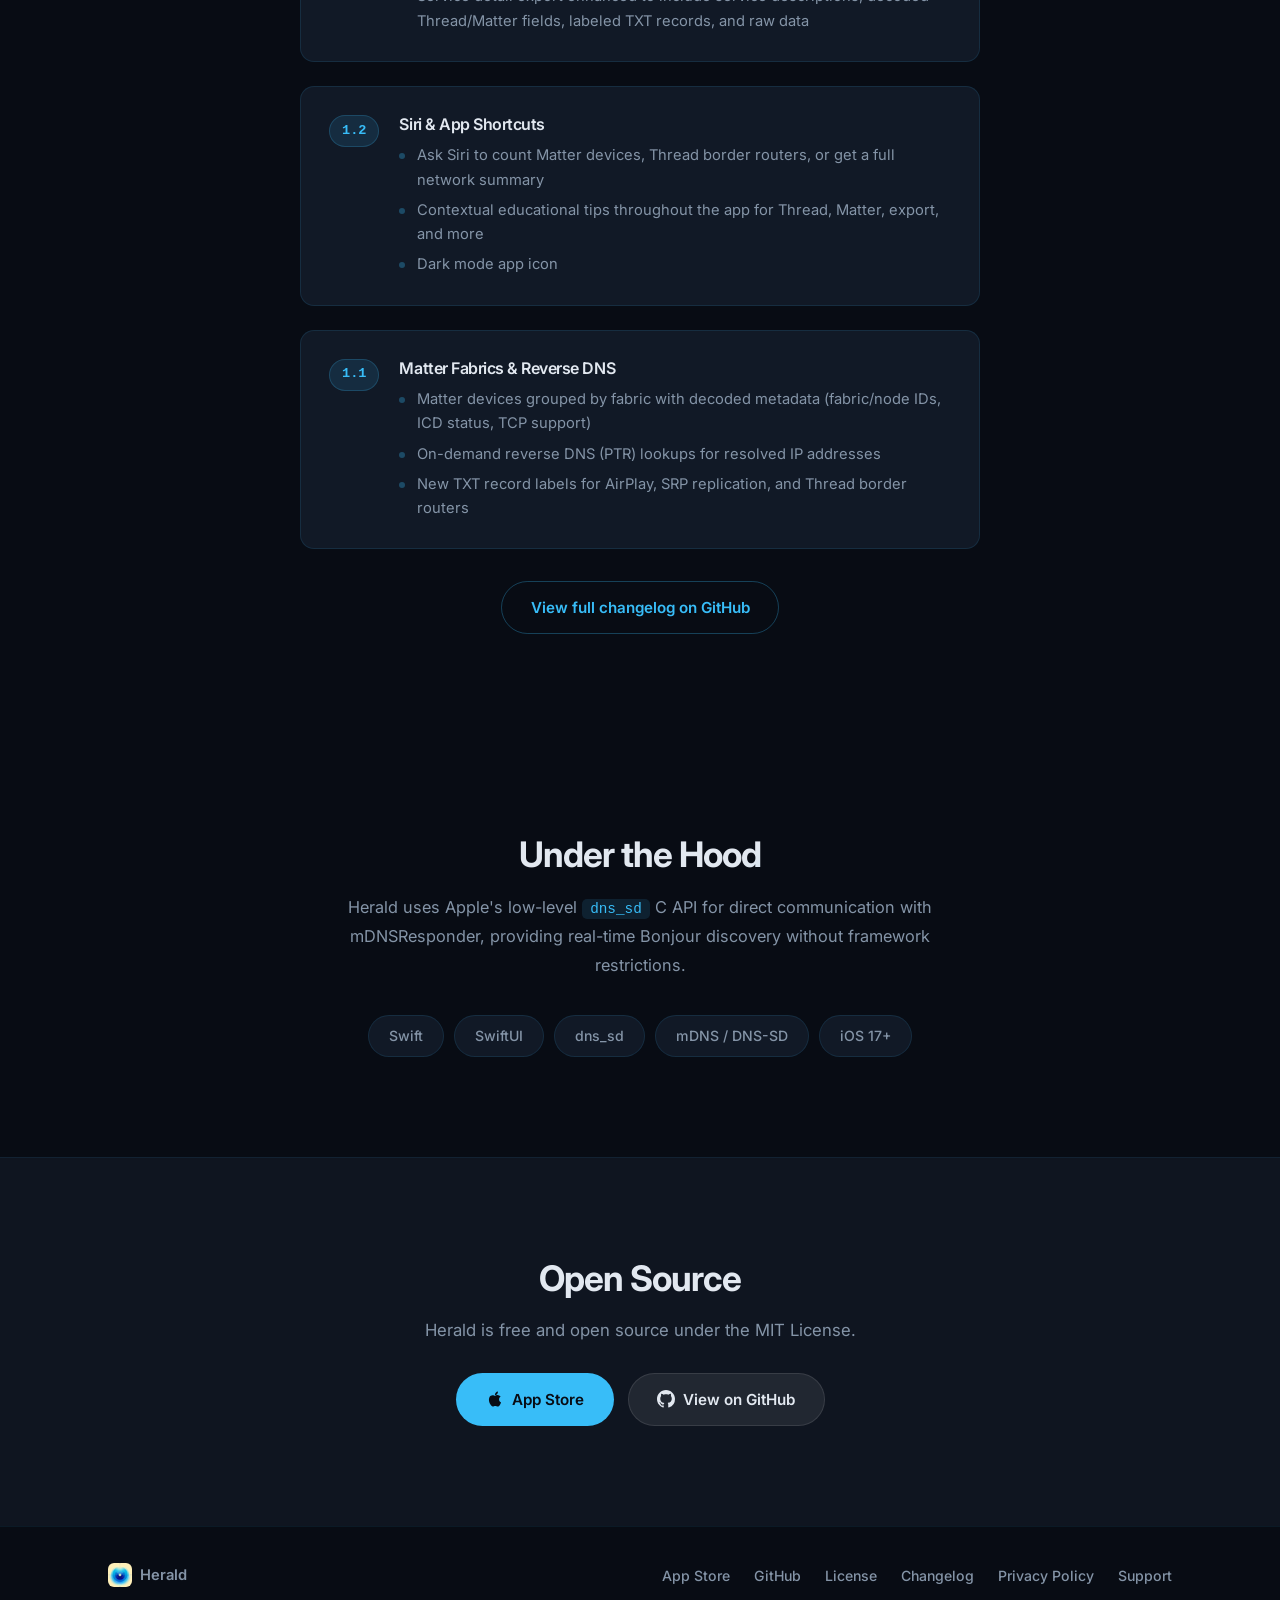
==== commit 6d63adc8: "Update to Herald v1.3 iOS application and website. See CHANGELOG for user facing features. Developme" ====
--- a/docs/index.html
+++ b/docs/index.html
@@ -32,6 +32,7 @@
       <div class="nav-links">
         <a href="#features">Features</a>
         <a href="#screenshots">Screenshots</a>
+        <a href="#whats-new">What's New</a>
         <a href="https://apps.apple.com/us/app/herald-bonjour-dns-sd/id6759459419" class="nav-appstore" aria-label="App Store">
           <svg width="20" height="20" viewBox="0 0 24 24" fill="currentColor"><path d="M18.71 19.5c-.83 1.24-1.71 2.45-3.05 2.47-1.34.03-1.77-.79-3.29-.79-1.53 0-2 .77-3.27.82-1.31.05-2.3-1.32-3.14-2.53C4.25 17 2.94 12.45 4.7 9.39c.87-1.52 2.43-2.48 4.12-2.51 1.28-.02 2.5.87 3.29.87.78 0 2.26-1.07 3.8-.91.65.03 2.47.26 3.64 1.98-.09.06-2.17 1.28-2.15 3.81.03 3.02 2.65 4.03 2.68 4.04-.03.07-.42 1.44-1.38 2.83M13 3.5c.73-.83 1.94-1.46 2.94-1.5.13 1.17-.34 2.35-1.04 3.19-.69.85-1.83 1.51-2.95 1.42-.15-1.15.41-2.35 1.05-3.11z"/></svg>
         </a>
@@ -150,9 +151,63 @@
           <span class="screenshot-label">Matter Devices</span>
         </div>
         <div class="screenshot-item reveal reveal-delay-4">
-          <img src="assets/screenshots/05_TextExport.png" alt="Text Export - export service details as plain text or JSON" loading="lazy">
+          <img src="assets/screenshots/05_Bluetooth.png" alt="Bluetooth - Matter commissioning device discovery via BLE" loading="lazy">
+          <span class="screenshot-label">Bluetooth</span>
+        </div>
+        <div class="screenshot-item reveal reveal-delay-5">
+          <img src="assets/screenshots/06_TextExport.png" alt="Text Export - export service details as plain text or JSON" loading="lazy">
           <span class="screenshot-label">Text Export</span>
         </div>
+      </div>
+    </div>
+  </section>
+
+  <!-- What's New -->
+  <section class="whats-new" id="whats-new">
+    <div class="container">
+      <h2 class="section-title reveal">What's New</h2>
+      <div class="changelog">
+
+        <div class="changelog-version reveal">
+          <span class="version-badge">1.3</span>
+          <div class="version-content">
+            <h3>Matter Commissioning via Bluetooth</h3>
+            <ul>
+              <li>New Bluetooth tab scans for nearby Matter commissioning devices via BLE (service UUID 0xFFF6)</li>
+              <li>Service detail export enhanced to include service descriptions, decoded Thread/Matter fields, labeled TXT records, and raw data</li>
+            </ul>
+          </div>
+        </div>
+
+        <div class="changelog-version reveal reveal-delay-1">
+          <span class="version-badge">1.2</span>
+          <div class="version-content">
+            <h3>Siri & App Shortcuts</h3>
+            <ul>
+              <li>Ask Siri to count Matter devices, Thread border routers, or get a full network summary</li>
+              <li>Contextual educational tips throughout the app for Thread, Matter, export, and more</li>
+              <li>Dark mode app icon</li>
+            </ul>
+          </div>
+        </div>
+
+        <div class="changelog-version reveal reveal-delay-2">
+          <span class="version-badge">1.1</span>
+          <div class="version-content">
+            <h3>Matter Fabrics & Reverse DNS</h3>
+            <ul>
+              <li>Matter devices grouped by fabric with decoded metadata (fabric/node IDs, ICD status, TCP support)</li>
+              <li>On-demand reverse DNS (PTR) lookups for resolved IP addresses</li>
+              <li>New TXT record labels for AirPlay, SRP replication, and Thread border routers</li>
+            </ul>
+          </div>
+        </div>
+
+      </div>
+      <div class="changelog-link reveal">
+        <a href="https://github.com/jessedc/herald-ios-bonjour-browser/blob/main/CHANGELOG.md" class="btn btn-ghost">
+          View full changelog on GitHub
+        </a>
       </div>
     </div>
   </section>
@@ -176,7 +231,7 @@
   <section class="open-source">
     <div class="container reveal">
       <h2 class="section-title">Open Source</h2>
-      <p class="open-source-desc">Herald is free and open source under the MIT License. No account required, no data collection — everything runs locally on your device.</p>
+      <p class="open-source-desc">Herald is free and open source under the MIT License.</p>
       <div class="cta-row cta-row-center">
         <a href="https://apps.apple.com/us/app/herald-bonjour-dns-sd/id6759459419" class="btn btn-primary">
           <svg width="18" height="18" viewBox="0 0 24 24" fill="currentColor" style="margin-right:8px;vertical-align:-3px"><path d="M18.71 19.5c-.83 1.24-1.71 2.45-3.05 2.47-1.34.03-1.77-.79-3.29-.79-1.53 0-2 .77-3.27.82-1.31.05-2.3-1.32-3.14-2.53C4.25 17 2.94 12.45 4.7 9.39c.87-1.52 2.43-2.48 4.12-2.51 1.28-.02 2.5.87 3.29.87.78 0 2.26-1.07 3.8-.91.65.03 2.47.26 3.64 1.98-.09.06-2.17 1.28-2.15 3.81.03 3.02 2.65 4.03 2.68 4.04-.03.07-.42 1.44-1.38 2.83M13 3.5c.73-.83 1.94-1.46 2.94-1.5.13 1.17-.34 2.35-1.04 3.19-.69.85-1.83 1.51-2.95 1.42-.15-1.15.41-2.35 1.05-3.11z"/></svg>
--- a/docs/style.css
+++ b/docs/style.css
@@ -466,6 +466,96 @@
   letter-spacing: 0.02em;
 }
 
+/* ── What's New (Changelog) ─────────────────────── */
+.whats-new {
+  padding: 100px 0;
+  position: relative;
+  z-index: 1;
+}
+
+.changelog {
+  max-width: 680px;
+  margin: 52px auto 0;
+  display: flex;
+  flex-direction: column;
+  gap: 24px;
+}
+
+.changelog-version {
+  display: flex;
+  gap: 20px;
+  align-items: flex-start;
+  background: var(--bg-card);
+  border: 1px solid var(--border-card);
+  border-radius: var(--radius);
+  padding: 28px;
+  transition: border-color 0.3s, box-shadow 0.3s;
+}
+
+.changelog-version:hover {
+  border-color: rgba(56, 189, 248, 0.25);
+  box-shadow: 0 8px 32px rgba(56, 189, 248, 0.08);
+}
+
+.version-badge {
+  flex-shrink: 0;
+  display: inline-flex;
+  align-items: center;
+  justify-content: center;
+  min-width: 48px;
+  height: 32px;
+  padding: 0 12px;
+  background: var(--cyan-dim);
+  color: var(--cyan);
+  font-family: 'SF Mono', 'Fira Code', monospace;
+  font-size: 0.85rem;
+  font-weight: 600;
+  border-radius: 100px;
+  border: 1px solid rgba(56, 189, 248, 0.2);
+}
+
+.version-content h3 {
+  font-size: 1rem;
+  color: var(--text);
+  margin-bottom: 10px;
+  font-weight: 600;
+}
+
+.version-content ul {
+  list-style: none;
+  padding: 0;
+  margin: 0;
+}
+
+.version-content li {
+  color: var(--text-muted);
+  font-size: 0.92rem;
+  line-height: 1.65;
+  padding-left: 18px;
+  position: relative;
+  margin-bottom: 6px;
+}
+
+.version-content li::before {
+  content: '';
+  position: absolute;
+  left: 0;
+  top: 10px;
+  width: 6px;
+  height: 6px;
+  border-radius: 50%;
+  background: rgba(56, 189, 248, 0.3);
+}
+
+.version-content li:last-child {
+  margin-bottom: 0;
+}
+
+.changelog-link {
+  text-align: center;
+  margin-top: 32px;
+}
+
 /* ── Tech ───────────────────────────────────────── */
 .tech {
   padding: 100px 0;
@@ -639,6 +729,7 @@
 .reveal-delay-2 { transition-delay: 0.2s; }
 .reveal-delay-3 { transition-delay: 0.3s; }
 .reveal-delay-4 { transition-delay: 0.4s; }
+.reveal-delay-5 { transition-delay: 0.5s; }
 
 /* ── Responsive ─────────────────────────────────── */
 @media (max-width: 900px) {
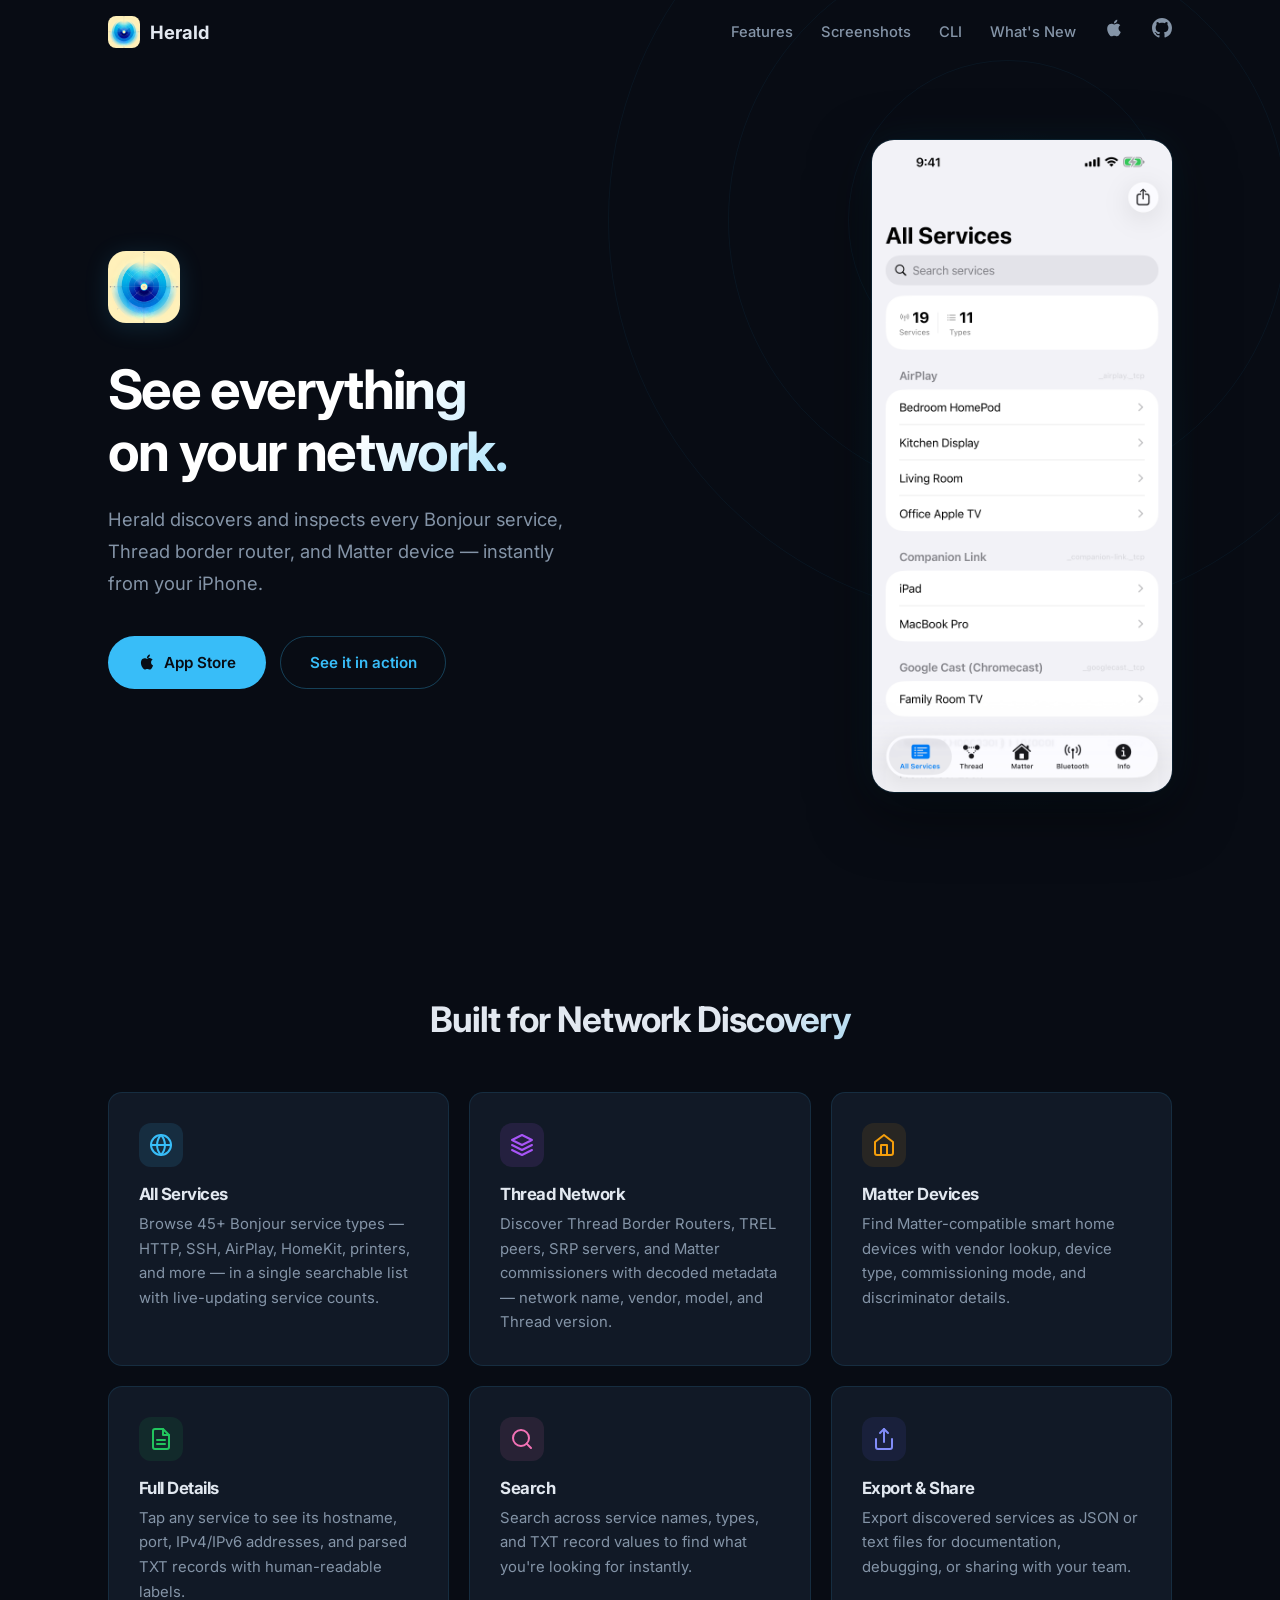
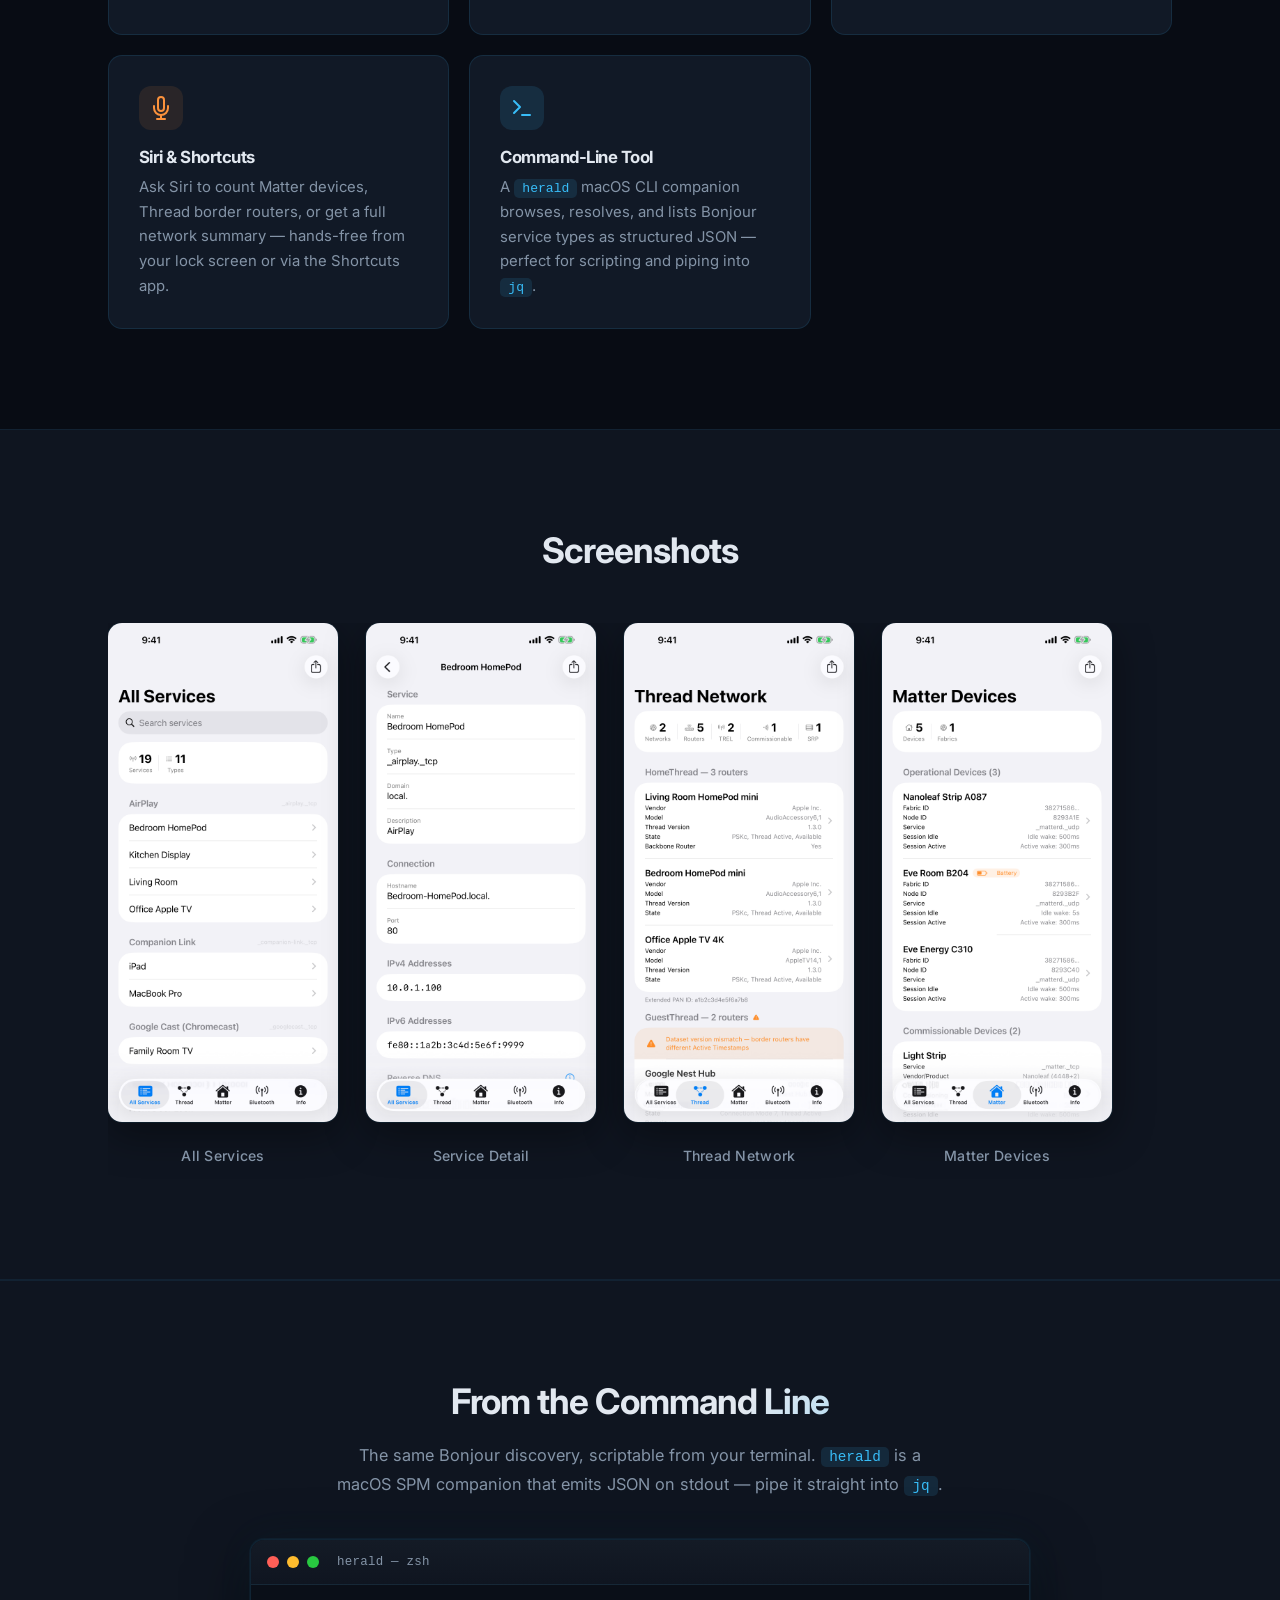
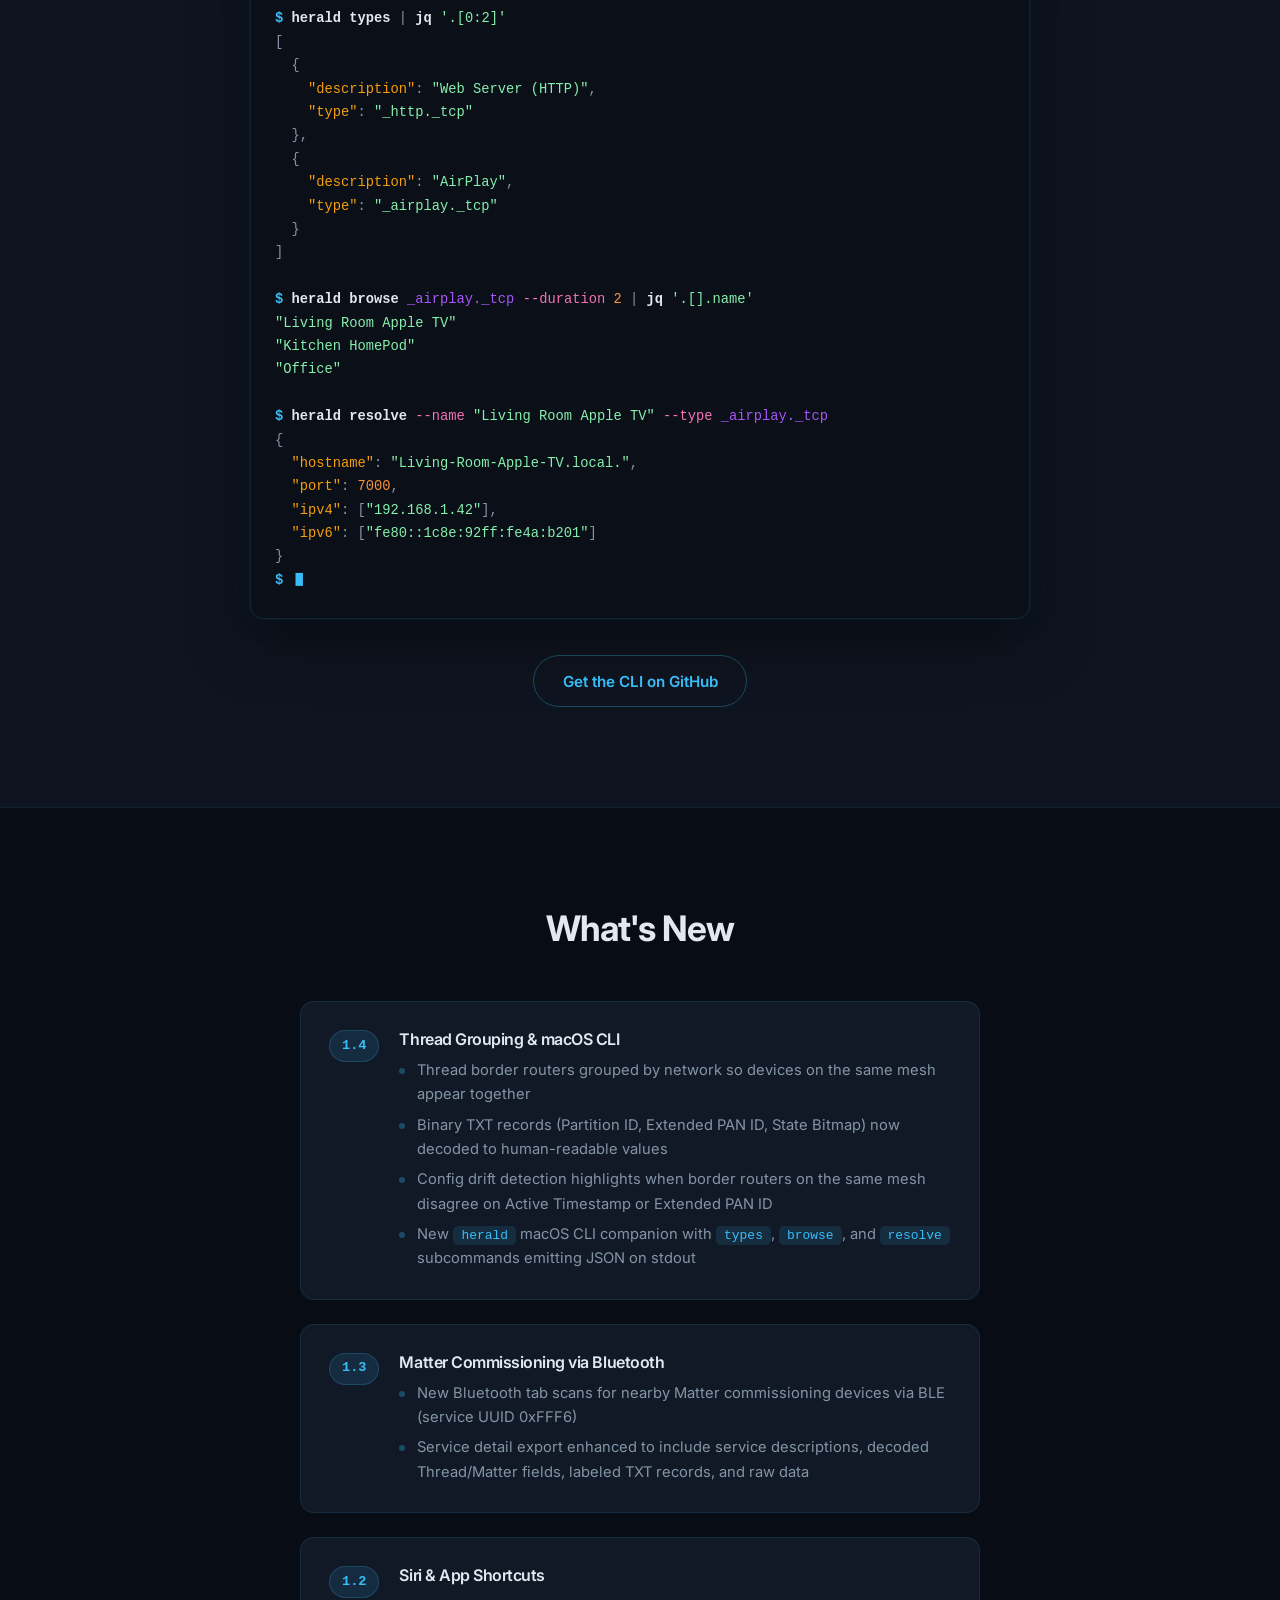
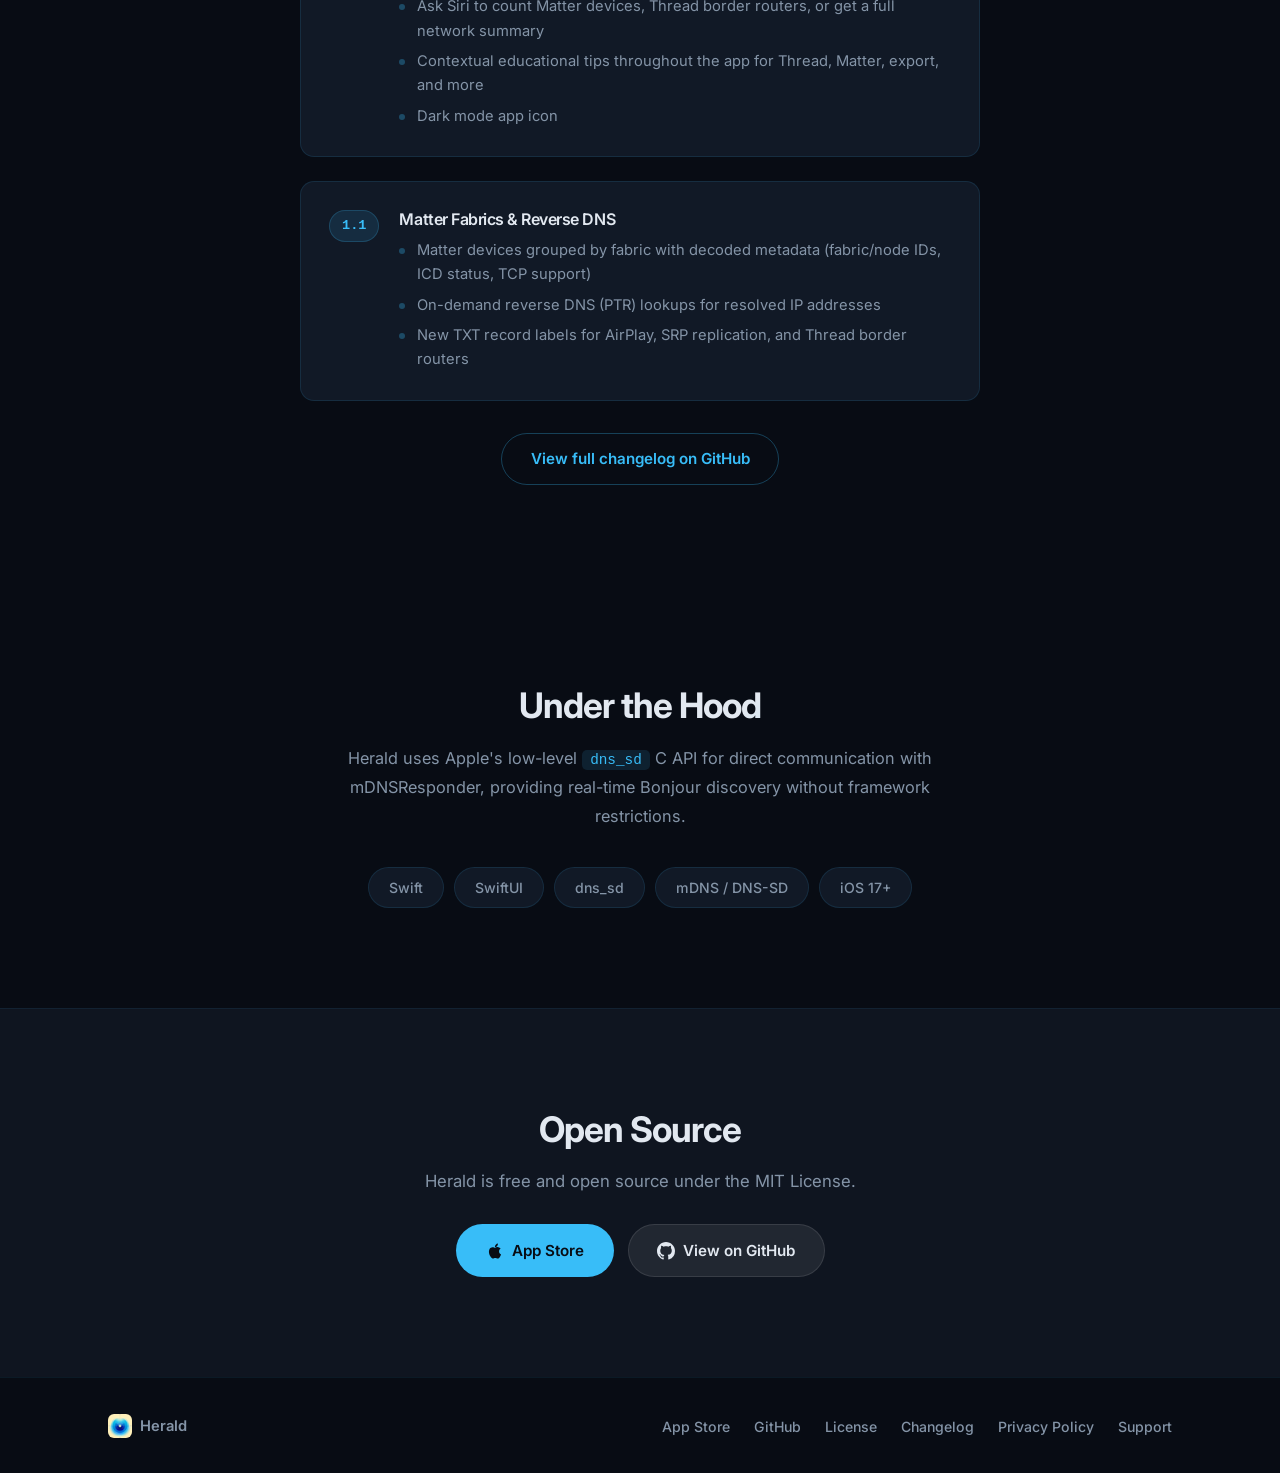
==== commit 0eaa1ce3: "Update to Herald v1.4 iOS application and website. See CHANGELOG for user facing features. - Added a" ====
--- a/docs/index.html
+++ b/docs/index.html
@@ -32,6 +32,7 @@
       <div class="nav-links">
         <a href="#features">Features</a>
         <a href="#screenshots">Screenshots</a>
+        <a href="#cli">CLI</a>
         <a href="#whats-new">What's New</a>
         <a href="https://apps.apple.com/us/app/herald-bonjour-dns-sd/id6759459419" class="nav-appstore" aria-label="App Store">
           <svg width="20" height="20" viewBox="0 0 24 24" fill="currentColor"><path d="M18.71 19.5c-.83 1.24-1.71 2.45-3.05 2.47-1.34.03-1.77-.79-3.29-.79-1.53 0-2 .77-3.27.82-1.31.05-2.3-1.32-3.14-2.53C4.25 17 2.94 12.45 4.7 9.39c.87-1.52 2.43-2.48 4.12-2.51 1.28-.02 2.5.87 3.29.87.78 0 2.26-1.07 3.8-.91.65.03 2.47.26 3.64 1.98-.09.06-2.17 1.28-2.15 3.81.03 3.02 2.65 4.03 2.68 4.04-.03.07-.42 1.44-1.38 2.83M13 3.5c.73-.83 1.94-1.46 2.94-1.5.13 1.17-.34 2.35-1.04 3.19-.69.85-1.83 1.51-2.95 1.42-.15-1.15.41-2.35 1.05-3.11z"/></svg>
@@ -125,6 +126,13 @@
           <h3>Siri & Shortcuts</h3>
           <p>Ask Siri to count Matter devices, Thread border routers, or get a full network summary — hands-free from your lock screen or via the Shortcuts app.</p>
         </div>
+        <div class="feature-card reveal reveal-delay-1">
+          <div class="feature-icon feature-icon--cli">
+            <svg width="24" height="24" viewBox="0 0 24 24" fill="none" stroke="currentColor" stroke-width="2" stroke-linecap="round" stroke-linejoin="round"><polyline points="4 17 10 11 4 5"/><line x1="12" y1="19" x2="20" y2="19"/></svg>
+          </div>
+          <h3>Command-Line Tool</h3>
+          <p>A <code>herald</code> macOS CLI companion browses, resolves, and lists Bonjour service types as structured JSON — perfect for scripting and piping into <code>jq</code>.</p>
+        </div>
       </div>
     </div>
   </section>
@@ -162,6 +170,52 @@
     </div>
   </section>
 
+  <!-- CLI -->
+  <section class="cli" id="cli">
+    <div class="container">
+      <h2 class="section-title reveal">From the Command Line</h2>
+      <p class="cli-intro reveal">The same Bonjour discovery, scriptable from your terminal. <code>herald</code> is a macOS SPM companion that emits JSON on stdout — pipe it straight into <code>jq</code>.</p>
+      <div class="terminal reveal reveal-delay-1" role="img" aria-label="Example shell session using the herald CLI">
+        <div class="terminal-titlebar">
+          <span class="terminal-dot terminal-dot--red"></span>
+          <span class="terminal-dot terminal-dot--yellow"></span>
+          <span class="terminal-dot terminal-dot--green"></span>
+          <span class="terminal-title">herald — zsh</span>
+        </div>
+<pre class="terminal-body"><span class="t-prompt">$</span> <span class="t-cmd">herald types</span> <span class="t-pipe">|</span> <span class="t-cmd">jq</span> <span class="t-str">'.[0:2]'</span>
+<span class="t-out">[
+  {
+    <span class="t-key">"description"</span>: <span class="t-str">"Web Server (HTTP)"</span>,
+    <span class="t-key">"type"</span>: <span class="t-str">"_http._tcp"</span>
+  },
+  {
+    <span class="t-key">"description"</span>: <span class="t-str">"AirPlay"</span>,
+    <span class="t-key">"type"</span>: <span class="t-str">"_airplay._tcp"</span>
+  }
+]</span>
+
+<span class="t-prompt">$</span> <span class="t-cmd">herald browse</span> <span class="t-arg">_airplay._tcp</span> <span class="t-flag">--duration</span> <span class="t-num">2</span> <span class="t-pipe">|</span> <span class="t-cmd">jq</span> <span class="t-str">'.[].name'</span>
+<span class="t-str">"Living Room Apple TV"</span>
+<span class="t-str">"Kitchen HomePod"</span>
+<span class="t-str">"Office"</span>
+
+<span class="t-prompt">$</span> <span class="t-cmd">herald resolve</span> <span class="t-flag">--name</span> <span class="t-str">"Living Room Apple TV"</span> <span class="t-flag">--type</span> <span class="t-arg">_airplay._tcp</span>
+<span class="t-out">{
+  <span class="t-key">"hostname"</span>: <span class="t-str">"Living-Room-Apple-TV.local."</span>,
+  <span class="t-key">"port"</span>: <span class="t-num">7000</span>,
+  <span class="t-key">"ipv4"</span>: [<span class="t-str">"192.168.1.42"</span>],
+  <span class="t-key">"ipv6"</span>: [<span class="t-str">"fe80::1c8e:92ff:fe4a:b201"</span>]
+}</span>
+<span class="t-prompt t-cursor">$ <span class="t-caret">&#9608;</span></span></pre>
+      </div>
+      <div class="cli-link reveal">
+        <a href="https://github.com/jessedc/herald-ios-bonjour-browser/tree/main/HeraldCLI" class="btn btn-ghost">
+          Get the CLI on GitHub
+        </a>
+      </div>
+    </div>
+  </section>
+
   <!-- What's New -->
   <section class="whats-new" id="whats-new">
     <div class="container">
@@ -169,6 +223,19 @@
       <div class="changelog">
 
         <div class="changelog-version reveal">
+          <span class="version-badge">1.4</span>
+          <div class="version-content">
+            <h3>Thread Grouping & macOS CLI</h3>
+            <ul>
+              <li>Thread border routers grouped by network so devices on the same mesh appear together</li>
+              <li>Binary TXT records (Partition ID, Extended PAN ID, State Bitmap) now decoded to human-readable values</li>
+              <li>Config drift detection highlights when border routers on the same mesh disagree on Active Timestamp or Extended PAN ID</li>
+              <li>New <code>herald</code> macOS CLI companion with <code>types</code>, <code>browse</code>, and <code>resolve</code> subcommands emitting JSON on stdout</li>
+            </ul>
+          </div>
+        </div>
+
+        <div class="changelog-version reveal reveal-delay-1">
           <span class="version-badge">1.3</span>
           <div class="version-content">
             <h3>Matter Commissioning via Bluetooth</h3>
@@ -179,7 +246,7 @@
           </div>
         </div>
 
-        <div class="changelog-version reveal reveal-delay-1">
+        <div class="changelog-version reveal reveal-delay-2">
           <span class="version-badge">1.2</span>
           <div class="version-content">
             <h3>Siri & App Shortcuts</h3>
@@ -191,7 +258,7 @@
           </div>
         </div>
 
-        <div class="changelog-version reveal reveal-delay-2">
+        <div class="changelog-version reveal reveal-delay-3">
           <span class="version-badge">1.1</span>
           <div class="version-content">
             <h3>Matter Fabrics & Reverse DNS</h3>
--- a/docs/style.css
+++ b/docs/style.css
@@ -401,6 +401,11 @@
   color: #fb923c;
 }
 
+.feature-icon--cli {
+  background: rgba(56, 189, 248, 0.12);
+  color: var(--cyan);
+}
+
 .feature-card h3 {
   font-size: 1.05rem;
   margin-bottom: 8px;
@@ -464,6 +469,109 @@
   color: var(--text-muted);
   font-size: 0.88rem;
   letter-spacing: 0.02em;
+}
+
+/* ── CLI / Terminal ─────────────────────────────── */
+.cli {
+  padding: 100px 0;
+  background: var(--bg-surface);
+  border-top: 1px solid var(--border);
+  border-bottom: 1px solid var(--border);
+  position: relative;
+  z-index: 1;
+}
+
+.cli-intro {
+  color: var(--text-muted);
+  max-width: 620px;
+  margin: 0 auto 40px;
+  text-align: center;
+  font-size: 1.02rem;
+  line-height: 1.75;
+}
+
+.terminal {
+  max-width: 780px;
+  margin: 0 auto;
+  background: #0a0f18;
+  border: 1px solid var(--border-card);
+  border-radius: var(--radius);
+  box-shadow:
+    0 0 0 1px rgba(56, 189, 248, 0.06),
+    0 20px 60px rgba(0, 0, 0, 0.55),
+    0 0 40px rgba(56, 189, 248, 0.05);
+  overflow: hidden;
+}
+
+.terminal-titlebar {
+  display: flex;
+  align-items: center;
+  gap: 8px;
+  padding: 12px 16px;
+  background: linear-gradient(180deg, #141b26, #0f1520);
+  border-bottom: 1px solid var(--border);
+}
+
+.terminal-dot {
+  width: 12px;
+  height: 12px;
+  border-radius: 50%;
+  display: inline-block;
+}
+
+.terminal-dot--red    { background: #ff5f57; }
+.terminal-dot--yellow { background: #febc2e; }
+.terminal-dot--green  { background: #28c840; }
+
+.terminal-title {
+  margin-left: 10px;
+  color: var(--text-muted);
+  font-family: 'SF Mono', 'Fira Code', monospace;
+  font-size: 0.78rem;
+  letter-spacing: 0.02em;
+}
+
+.terminal-body {
+  margin: 0;
+  padding: 22px 24px 26px;
+  font-family: 'SF Mono', 'Fira Code', 'Menlo', monospace;
+  font-size: 0.86rem;
+  line-height: 1.7;
+  color: var(--text);
+  overflow-x: auto;
+  white-space: pre;
+  tab-size: 2;
+}
+
+.t-prompt { color: var(--cyan); font-weight: 600; }
+.t-cmd    { color: var(--text); font-weight: 600; }
+.t-arg    { color: #a855f7; }
+.t-flag   { color: #f472b6; }
+.t-str    { color: #86efac; }
+.t-key    { color: var(--amber); }
+.t-num    { color: #fb923c; }
+.t-pipe   { color: var(--text-muted); }
+.t-out    { color: var(--text-muted); }
+.t-out .t-key,
+.t-out .t-str,
+.t-out .t-num { opacity: 1; }
+
+.t-cursor { display: inline-flex; align-items: center; gap: 4px; }
+.t-caret {
+  display: inline-block;
+  color: var(--cyan);
+  animation: blink 1.1s steps(2, start) infinite;
+  font-size: 0.9em;
+  line-height: 1;
+}
+
+@keyframes blink {
+  to { visibility: hidden; }
+}
+
+.cli-link {
+  text-align: center;
+  margin-top: 36px;
 }
 
 /* ── What's New (Changelog) ─────────────────────── */
@@ -796,6 +904,13 @@
   }
 }
 
+@media (max-width: 768px) {
+  .terminal-body {
+    font-size: 0.78rem;
+    padding: 18px 18px 22px;
+  }
+}
+
 @media (max-width: 480px) {
   .hero {
     padding: 110px 0 48px;
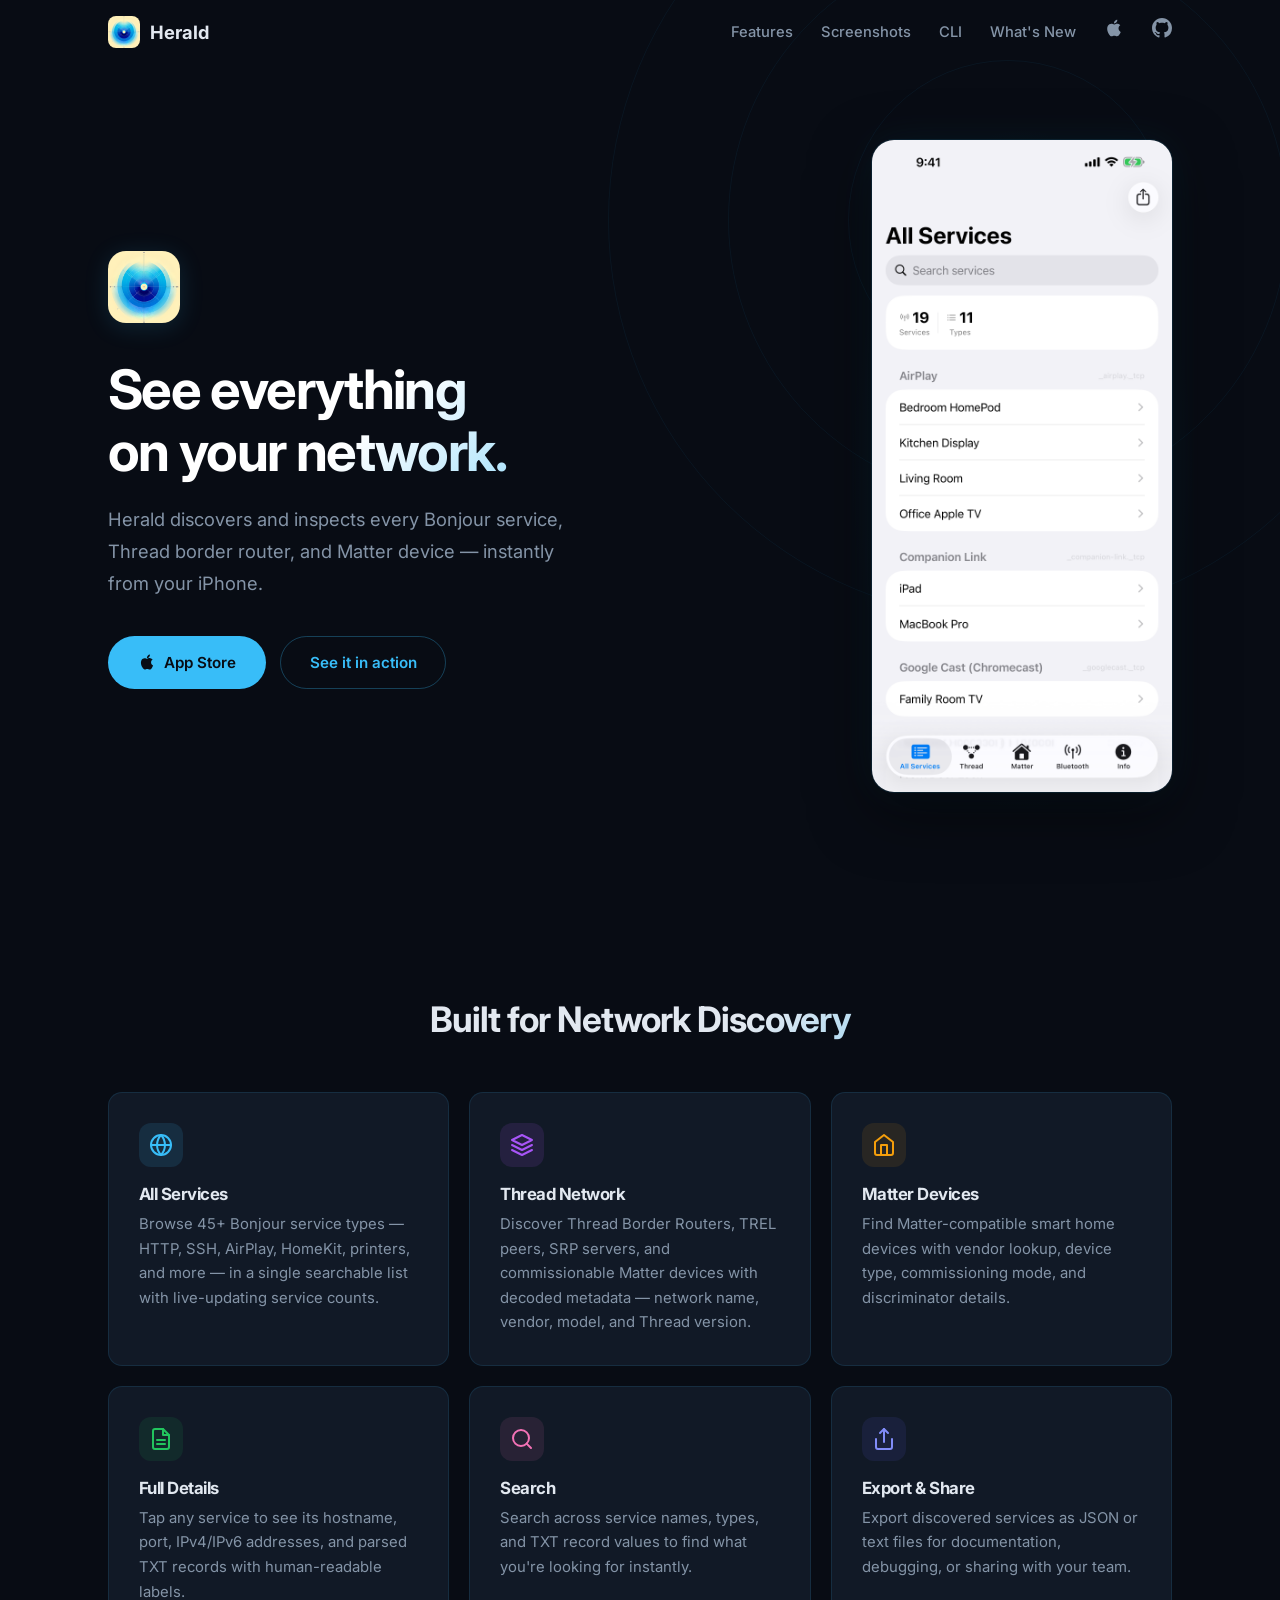
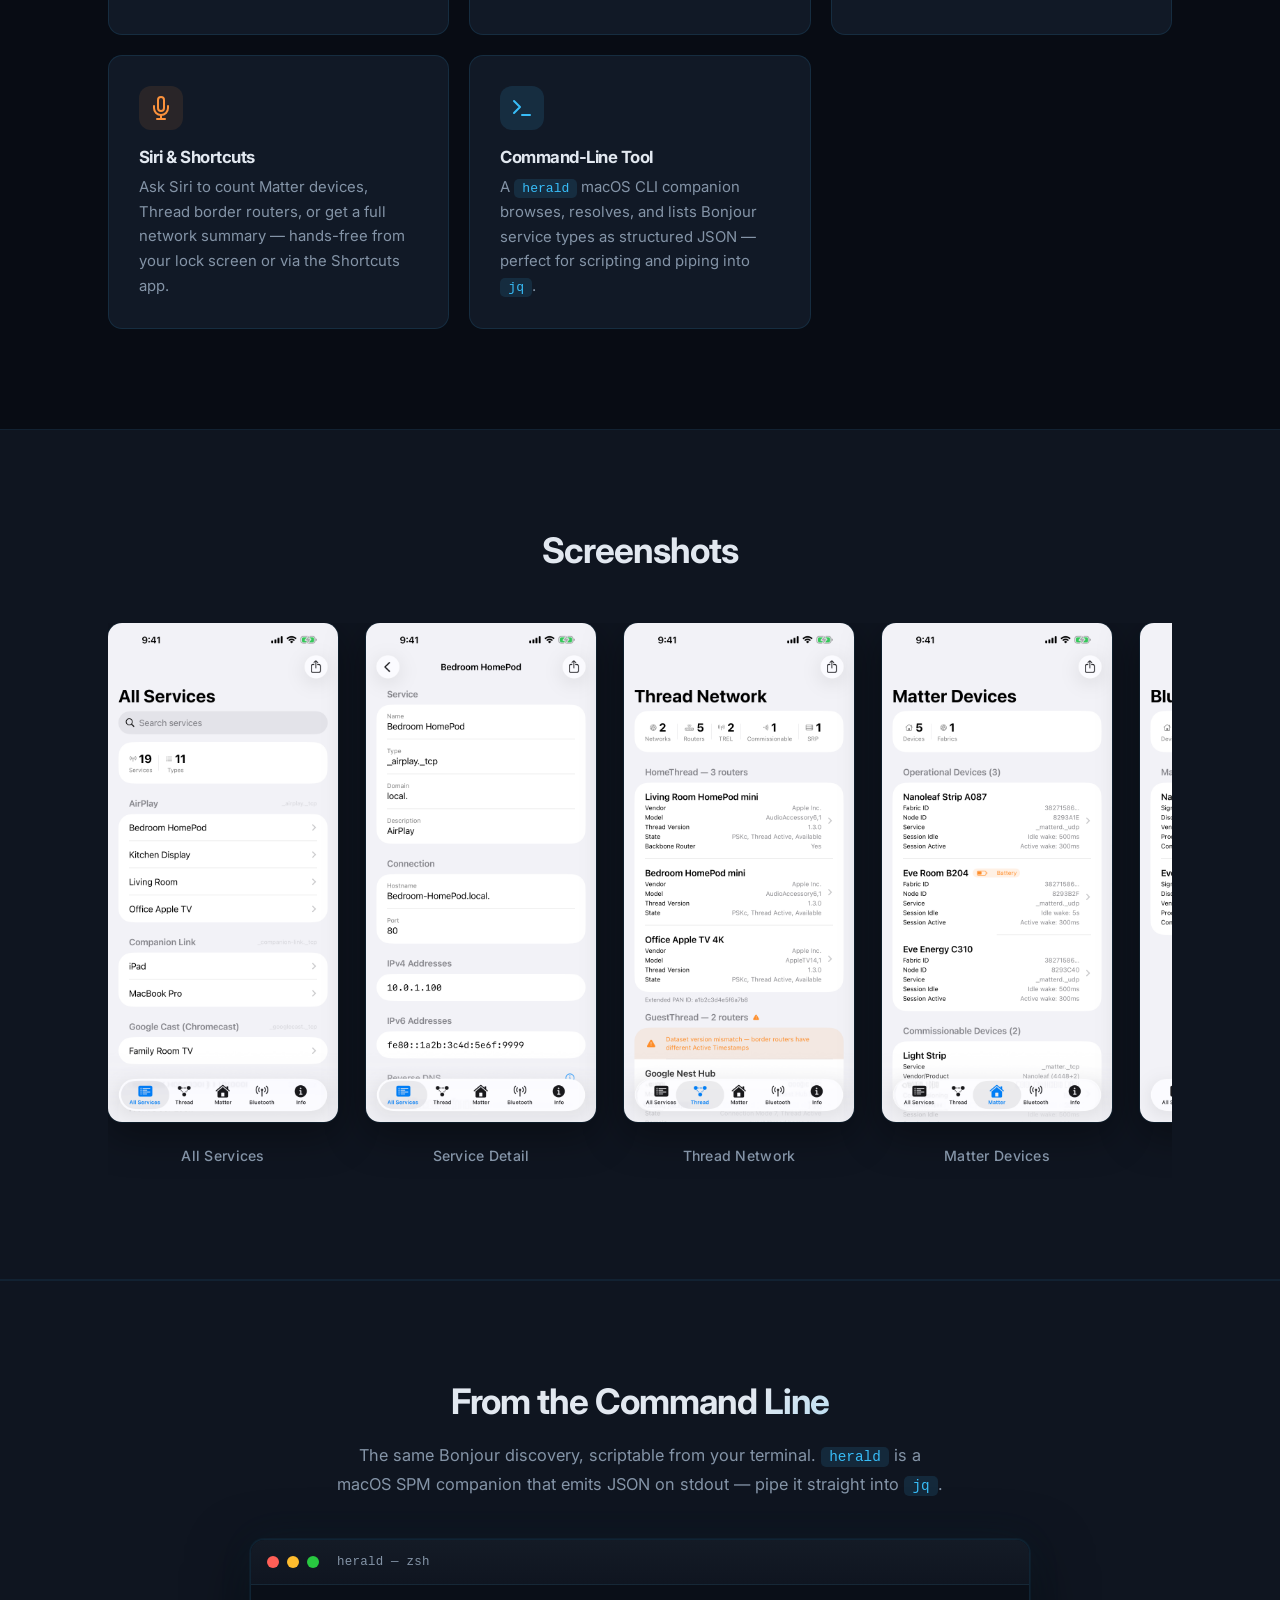
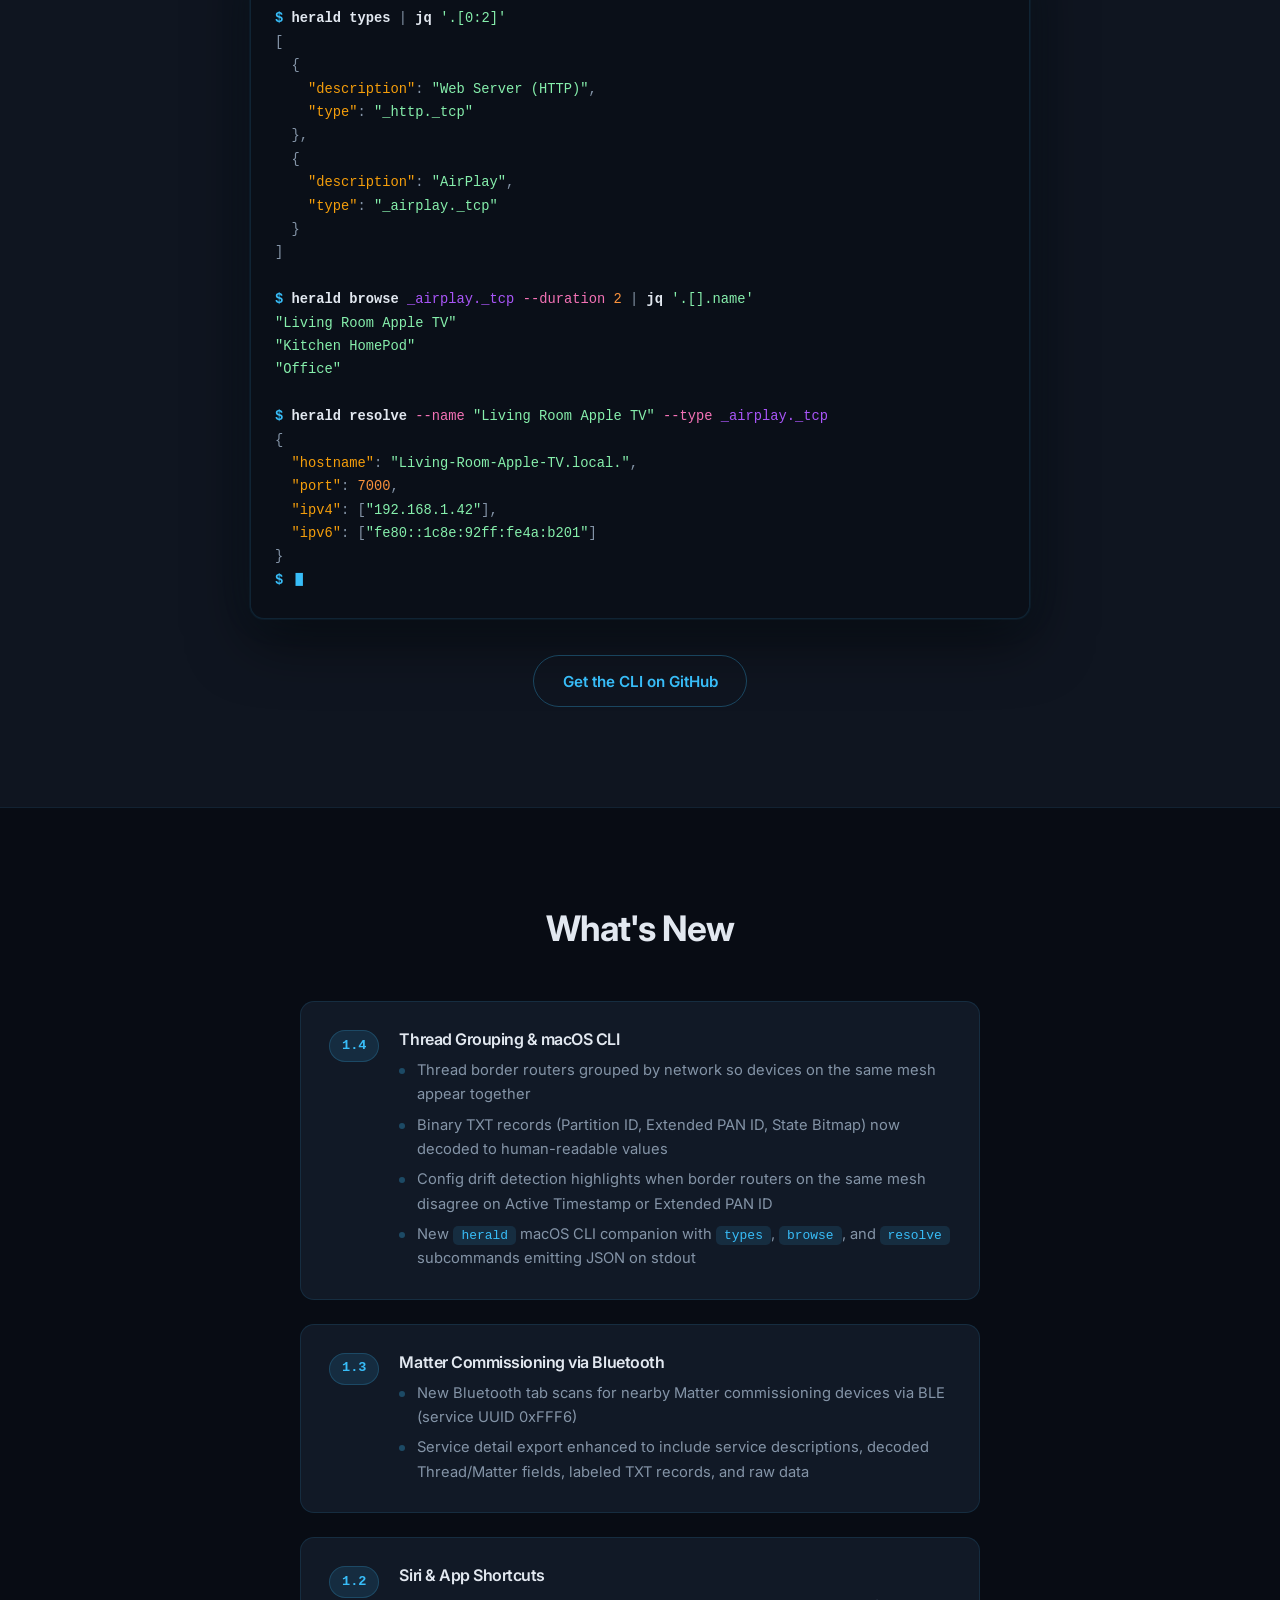
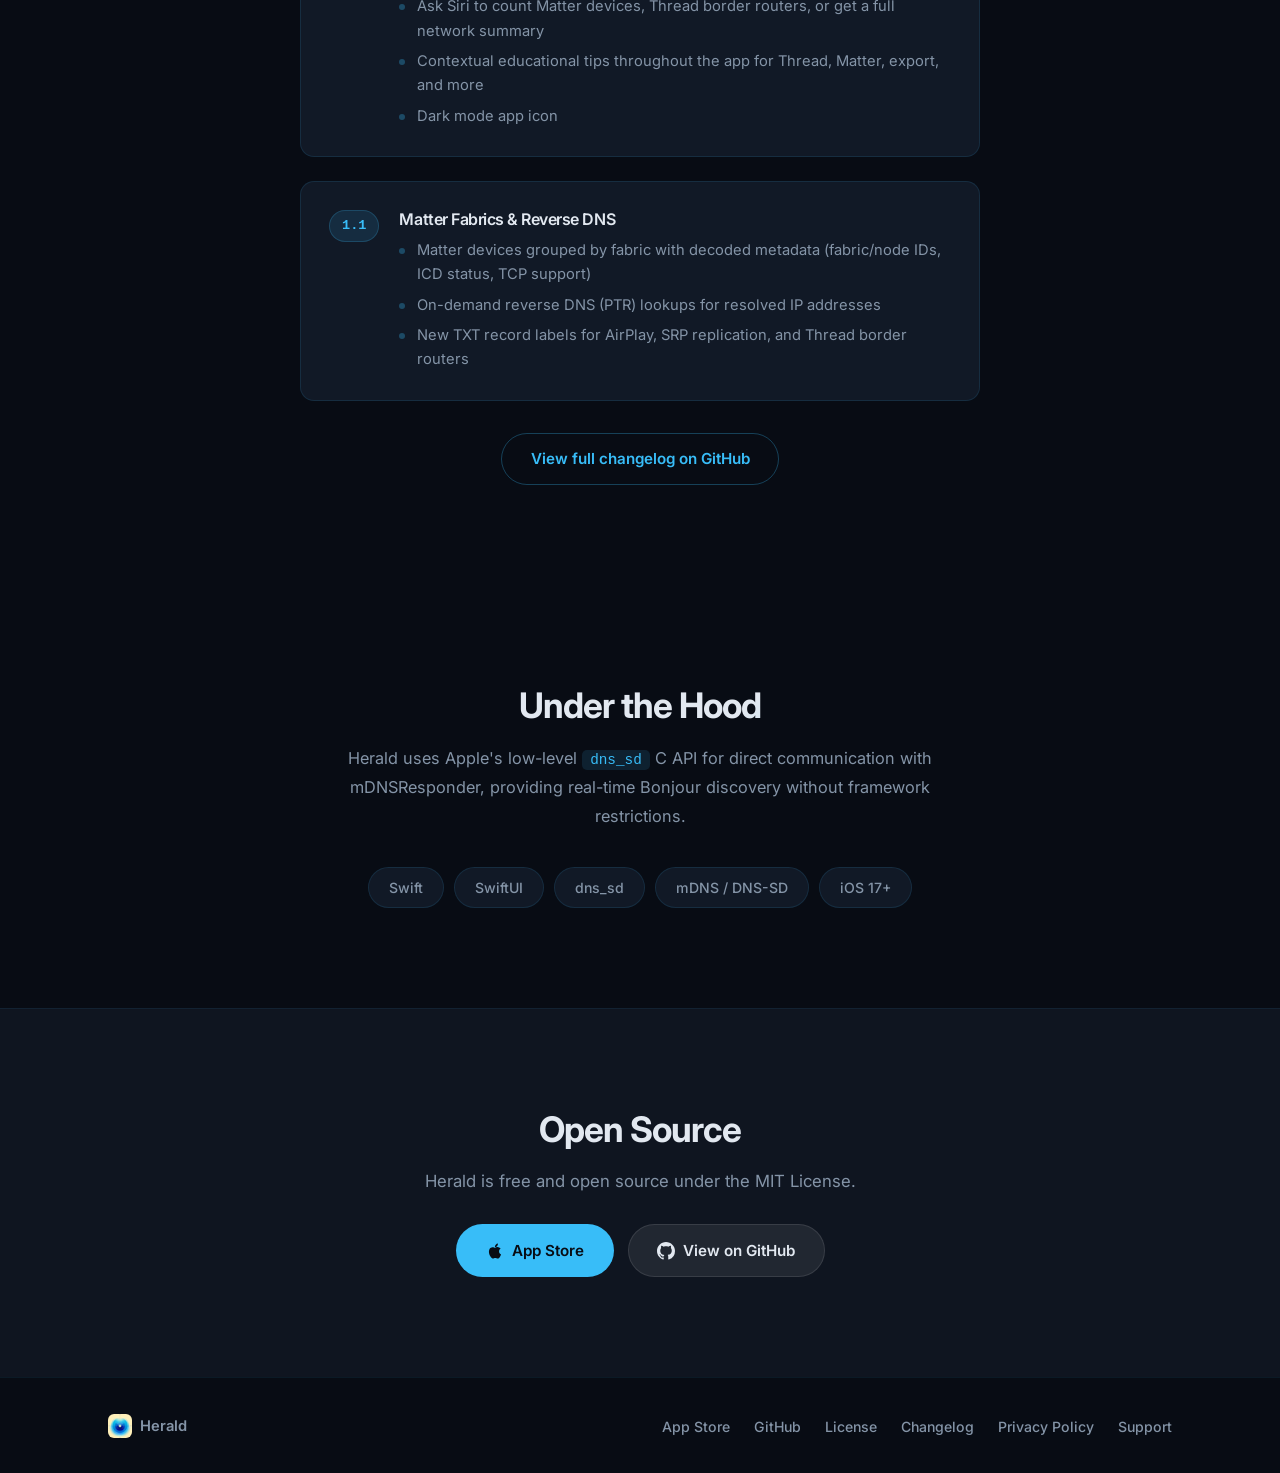
==== commit a159745b: "Website style update. Copy fix to match recent changes." ====
--- a/docs/index.html
+++ b/docs/index.html
@@ -48,7 +48,7 @@
   <section class="hero">
     <div class="container">
       <div class="hero-content">
-        <div class="hero-text reveal">
+        <div class="hero-text">
           <div class="app-badge">
             <img src="assets/icon/app-icon.png" alt="Herald app icon" class="app-badge-icon" width="72" height="72">
           </div>
@@ -62,7 +62,7 @@
             <a href="#screenshots" class="btn btn-ghost">See it in action</a>
           </div>
         </div>
-        <div class="hero-phone reveal reveal-delay-1">
+        <div class="hero-phone">
           <div class="phone-frame">
             <div class="phone-glow"></div>
             <img src="assets/screenshots/01_AllServices.png" alt="Herald All Services screen showing 65 discovered Bonjour services" class="phone-screenshot">
@@ -75,58 +75,58 @@
   <!-- Features -->
   <section class="features" id="features">
     <div class="container">
-      <h2 class="section-title reveal">Built for Network Discovery</h2>
+      <h2 class="section-title">Built for Network Discovery</h2>
       <div class="features-grid">
-        <div class="feature-card reveal">
+        <div class="feature-card">
           <div class="feature-icon">
             <svg width="24" height="24" viewBox="0 0 24 24" fill="none" stroke="currentColor" stroke-width="2" stroke-linecap="round" stroke-linejoin="round"><circle cx="12" cy="12" r="10"/><line x1="2" y1="12" x2="22" y2="12"/><path d="M12 2a15.3 15.3 0 0 1 4 10 15.3 15.3 0 0 1-4 10 15.3 15.3 0 0 1-4-10 15.3 15.3 0 0 1 4-10z"/></svg>
           </div>
           <h3>All Services</h3>
           <p>Browse 45+ Bonjour service types — HTTP, SSH, AirPlay, HomeKit, printers, and more — in a single searchable list with live-updating service counts.</p>
         </div>
-        <div class="feature-card reveal reveal-delay-1">
+        <div class="feature-card">
           <div class="feature-icon feature-icon--thread">
             <svg width="24" height="24" viewBox="0 0 24 24" fill="none" stroke="currentColor" stroke-width="2" stroke-linecap="round" stroke-linejoin="round"><path d="M12 2L2 7l10 5 10-5-10-5z"/><path d="M2 17l10 5 10-5"/><path d="M2 12l10 5 10-5"/></svg>
           </div>
           <h3>Thread Network</h3>
-          <p>Discover Thread Border Routers, TREL peers, SRP servers, and Matter commissioners with decoded metadata — network name, vendor, model, and Thread version.</p>
-        </div>
-        <div class="feature-card reveal reveal-delay-2">
+          <p>Discover Thread Border Routers, TREL peers, SRP servers, and commissionable Matter devices with decoded metadata — network name, vendor, model, and Thread version.</p>
+        </div>
+        <div class="feature-card">
           <div class="feature-icon feature-icon--matter">
             <svg width="24" height="24" viewBox="0 0 24 24" fill="none" stroke="currentColor" stroke-width="2" stroke-linecap="round" stroke-linejoin="round"><path d="M3 9l9-7 9 7v11a2 2 0 0 1-2 2H5a2 2 0 0 1-2-2z"/><polyline points="9 22 9 12 15 12 15 22"/></svg>
           </div>
           <h3>Matter Devices</h3>
           <p>Find Matter-compatible smart home devices with vendor lookup, device type, commissioning mode, and discriminator details.</p>
         </div>
-        <div class="feature-card reveal">
+        <div class="feature-card">
           <div class="feature-icon feature-icon--detail">
             <svg width="24" height="24" viewBox="0 0 24 24" fill="none" stroke="currentColor" stroke-width="2" stroke-linecap="round" stroke-linejoin="round"><path d="M14 2H6a2 2 0 0 0-2 2v16a2 2 0 0 0 2 2h12a2 2 0 0 0 2-2V8z"/><polyline points="14 2 14 8 20 8"/><line x1="16" y1="13" x2="8" y2="13"/><line x1="16" y1="17" x2="8" y2="17"/></svg>
           </div>
           <h3>Full Details</h3>
           <p>Tap any service to see its hostname, port, IPv4/IPv6 addresses, and parsed TXT records with human-readable labels.</p>
         </div>
-        <div class="feature-card reveal reveal-delay-1">
+        <div class="feature-card">
           <div class="feature-icon feature-icon--search">
             <svg width="24" height="24" viewBox="0 0 24 24" fill="none" stroke="currentColor" stroke-width="2" stroke-linecap="round" stroke-linejoin="round"><circle cx="11" cy="11" r="8"/><line x1="21" y1="21" x2="16.65" y2="16.65"/></svg>
           </div>
           <h3>Search</h3>
           <p>Search across service names, types, and TXT record values to find what you're looking for instantly.</p>
         </div>
-        <div class="feature-card reveal reveal-delay-2">
+        <div class="feature-card">
           <div class="feature-icon feature-icon--export">
             <svg width="24" height="24" viewBox="0 0 24 24" fill="none" stroke="currentColor" stroke-width="2" stroke-linecap="round" stroke-linejoin="round"><path d="M4 12v8a2 2 0 0 0 2 2h12a2 2 0 0 0 2-2v-8"/><polyline points="16 6 12 2 8 6"/><line x1="12" y1="2" x2="12" y2="15"/></svg>
           </div>
           <h3>Export & Share</h3>
           <p>Export discovered services as JSON or text files for documentation, debugging, or sharing with your team.</p>
         </div>
-        <div class="feature-card reveal">
+        <div class="feature-card">
           <div class="feature-icon feature-icon--siri">
             <svg width="24" height="24" viewBox="0 0 24 24" fill="none" stroke="currentColor" stroke-width="2" stroke-linecap="round" stroke-linejoin="round"><path d="M12 1a3 3 0 0 0-3 3v8a3 3 0 0 0 6 0V4a3 3 0 0 0-3-3z"/><path d="M19 10v2a7 7 0 0 1-14 0v-2"/><line x1="12" y1="19" x2="12" y2="23"/><line x1="8" y1="23" x2="16" y2="23"/></svg>
           </div>
           <h3>Siri & Shortcuts</h3>
           <p>Ask Siri to count Matter devices, Thread border routers, or get a full network summary — hands-free from your lock screen or via the Shortcuts app.</p>
         </div>
-        <div class="feature-card reveal reveal-delay-1">
+        <div class="feature-card">
           <div class="feature-icon feature-icon--cli">
             <svg width="24" height="24" viewBox="0 0 24 24" fill="none" stroke="currentColor" stroke-width="2" stroke-linecap="round" stroke-linejoin="round"><polyline points="4 17 10 11 4 5"/><line x1="12" y1="19" x2="20" y2="19"/></svg>
           </div>
@@ -140,29 +140,29 @@
   <!-- Screenshots -->
   <section class="screenshots" id="screenshots">
     <div class="container">
-      <h2 class="section-title reveal">Screenshots</h2>
+      <h2 class="section-title">Screenshots</h2>
       <div class="screenshots-track">
-        <div class="screenshot-item reveal">
+        <div class="screenshot-item">
           <img src="assets/screenshots/01_AllServices.png" alt="All Services - browse every Bonjour service on your network" loading="lazy">
           <span class="screenshot-label">All Services</span>
         </div>
-        <div class="screenshot-item reveal reveal-delay-1">
+        <div class="screenshot-item">
           <img src="assets/screenshots/02_ServiceDetail.png" alt="Service Detail - hostname, IPs, port, and TXT records" loading="lazy">
           <span class="screenshot-label">Service Detail</span>
         </div>
-        <div class="screenshot-item reveal reveal-delay-2">
+        <div class="screenshot-item">
           <img src="assets/screenshots/03_ThreadNetwork.png" alt="Thread Network - border router discovery" loading="lazy">
           <span class="screenshot-label">Thread Network</span>
         </div>
-        <div class="screenshot-item reveal reveal-delay-3">
+        <div class="screenshot-item">
           <img src="assets/screenshots/04_MatterDevices.png" alt="Matter Devices - smart home device discovery" loading="lazy">
           <span class="screenshot-label">Matter Devices</span>
         </div>
-        <div class="screenshot-item reveal reveal-delay-4">
+        <div class="screenshot-item">
           <img src="assets/screenshots/05_Bluetooth.png" alt="Bluetooth - Matter commissioning device discovery via BLE" loading="lazy">
           <span class="screenshot-label">Bluetooth</span>
         </div>
-        <div class="screenshot-item reveal reveal-delay-5">
+        <div class="screenshot-item">
           <img src="assets/screenshots/06_TextExport.png" alt="Text Export - export service details as plain text or JSON" loading="lazy">
           <span class="screenshot-label">Text Export</span>
         </div>
@@ -173,9 +173,9 @@
   <!-- CLI -->
   <section class="cli" id="cli">
     <div class="container">
-      <h2 class="section-title reveal">From the Command Line</h2>
-      <p class="cli-intro reveal">The same Bonjour discovery, scriptable from your terminal. <code>herald</code> is a macOS SPM companion that emits JSON on stdout — pipe it straight into <code>jq</code>.</p>
-      <div class="terminal reveal reveal-delay-1" role="img" aria-label="Example shell session using the herald CLI">
+      <h2 class="section-title">From the Command Line</h2>
+      <p class="cli-intro">The same Bonjour discovery, scriptable from your terminal. <code>herald</code> is a macOS SPM companion that emits JSON on stdout — pipe it straight into <code>jq</code>.</p>
+      <div class="terminal" role="img" aria-label="Example shell session using the herald CLI">
         <div class="terminal-titlebar">
           <span class="terminal-dot terminal-dot--red"></span>
           <span class="terminal-dot terminal-dot--yellow"></span>
@@ -208,7 +208,7 @@
 }</span>
 <span class="t-prompt t-cursor">$ <span class="t-caret">&#9608;</span></span></pre>
       </div>
-      <div class="cli-link reveal">
+      <div class="cli-link">
         <a href="https://github.com/jessedc/herald-ios-bonjour-browser/tree/main/HeraldCLI" class="btn btn-ghost">
           Get the CLI on GitHub
         </a>
@@ -219,10 +219,10 @@
   <!-- What's New -->
   <section class="whats-new" id="whats-new">
     <div class="container">
-      <h2 class="section-title reveal">What's New</h2>
+      <h2 class="section-title">What's New</h2>
       <div class="changelog">
 
-        <div class="changelog-version reveal">
+        <div class="changelog-version">
           <span class="version-badge">1.4</span>
           <div class="version-content">
             <h3>Thread Grouping & macOS CLI</h3>
@@ -235,7 +235,7 @@
           </div>
         </div>
 
-        <div class="changelog-version reveal reveal-delay-1">
+        <div class="changelog-version">
           <span class="version-badge">1.3</span>
           <div class="version-content">
             <h3>Matter Commissioning via Bluetooth</h3>
@@ -246,7 +246,7 @@
           </div>
         </div>
 
-        <div class="changelog-version reveal reveal-delay-2">
+        <div class="changelog-version">
           <span class="version-badge">1.2</span>
           <div class="version-content">
             <h3>Siri & App Shortcuts</h3>
@@ -258,7 +258,7 @@
           </div>
         </div>
 
-        <div class="changelog-version reveal reveal-delay-3">
+        <div class="changelog-version">
           <span class="version-badge">1.1</span>
           <div class="version-content">
             <h3>Matter Fabrics & Reverse DNS</h3>
@@ -271,7 +271,7 @@
         </div>
 
       </div>
-      <div class="changelog-link reveal">
+      <div class="changelog-link">
         <a href="https://github.com/jessedc/herald-ios-bonjour-browser/blob/main/CHANGELOG.md" class="btn btn-ghost">
           View full changelog on GitHub
         </a>
@@ -281,7 +281,7 @@
 
   <!-- Tech -->
   <section class="tech">
-    <div class="container reveal">
+    <div class="container">
       <h2 class="section-title">Under the Hood</h2>
       <p class="tech-intro">Herald uses Apple's low-level <code>dns_sd</code> C API for direct communication with mDNSResponder, providing real-time Bonjour discovery without framework restrictions.</p>
       <div class="tech-pills">
@@ -296,7 +296,7 @@
 
   <!-- Open Source -->
   <section class="open-source">
-    <div class="container reveal">
+    <div class="container">
       <h2 class="section-title">Open Source</h2>
       <p class="open-source-desc">Herald is free and open source under the MIT License.</p>
       <div class="cta-row cta-row-center">
@@ -333,18 +333,6 @@
   </footer>
 
   <script>
-    // Scroll reveal with Intersection Observer
-    const reveals = document.querySelectorAll('.reveal');
-    const observer = new IntersectionObserver((entries) => {
-      entries.forEach(entry => {
-        if (entry.isIntersecting) {
-          entry.target.classList.add('revealed');
-          observer.unobserve(entry.target);
-        }
-      });
-    }, { threshold: 0.15, rootMargin: '0px 0px -40px 0px' });
-    reveals.forEach(el => observer.observe(el));
-
     // Navbar background on scroll
     const nav = document.querySelector('.nav');
     window.addEventListener('scroll', () => {
--- a/docs/style.css
+++ b/docs/style.css
@@ -821,24 +821,6 @@
   color: #5dcbfb;
 }
 
-/* ── Scroll Reveal ──────────────────────────────── */
-.reveal {
-  opacity: 0;
-  transform: translateY(24px);
-  transition: opacity 0.6s ease, transform 0.6s ease;
-}
-
-.reveal.revealed {
-  opacity: 1;
-  transform: translateY(0);
-}
-
-.reveal-delay-1 { transition-delay: 0.1s; }
-.reveal-delay-2 { transition-delay: 0.2s; }
-.reveal-delay-3 { transition-delay: 0.3s; }
-.reveal-delay-4 { transition-delay: 0.4s; }
-.reveal-delay-5 { transition-delay: 0.5s; }
-
 /* ── Responsive ─────────────────────────────────── */
 @media (max-width: 900px) {
   .features-grid {
